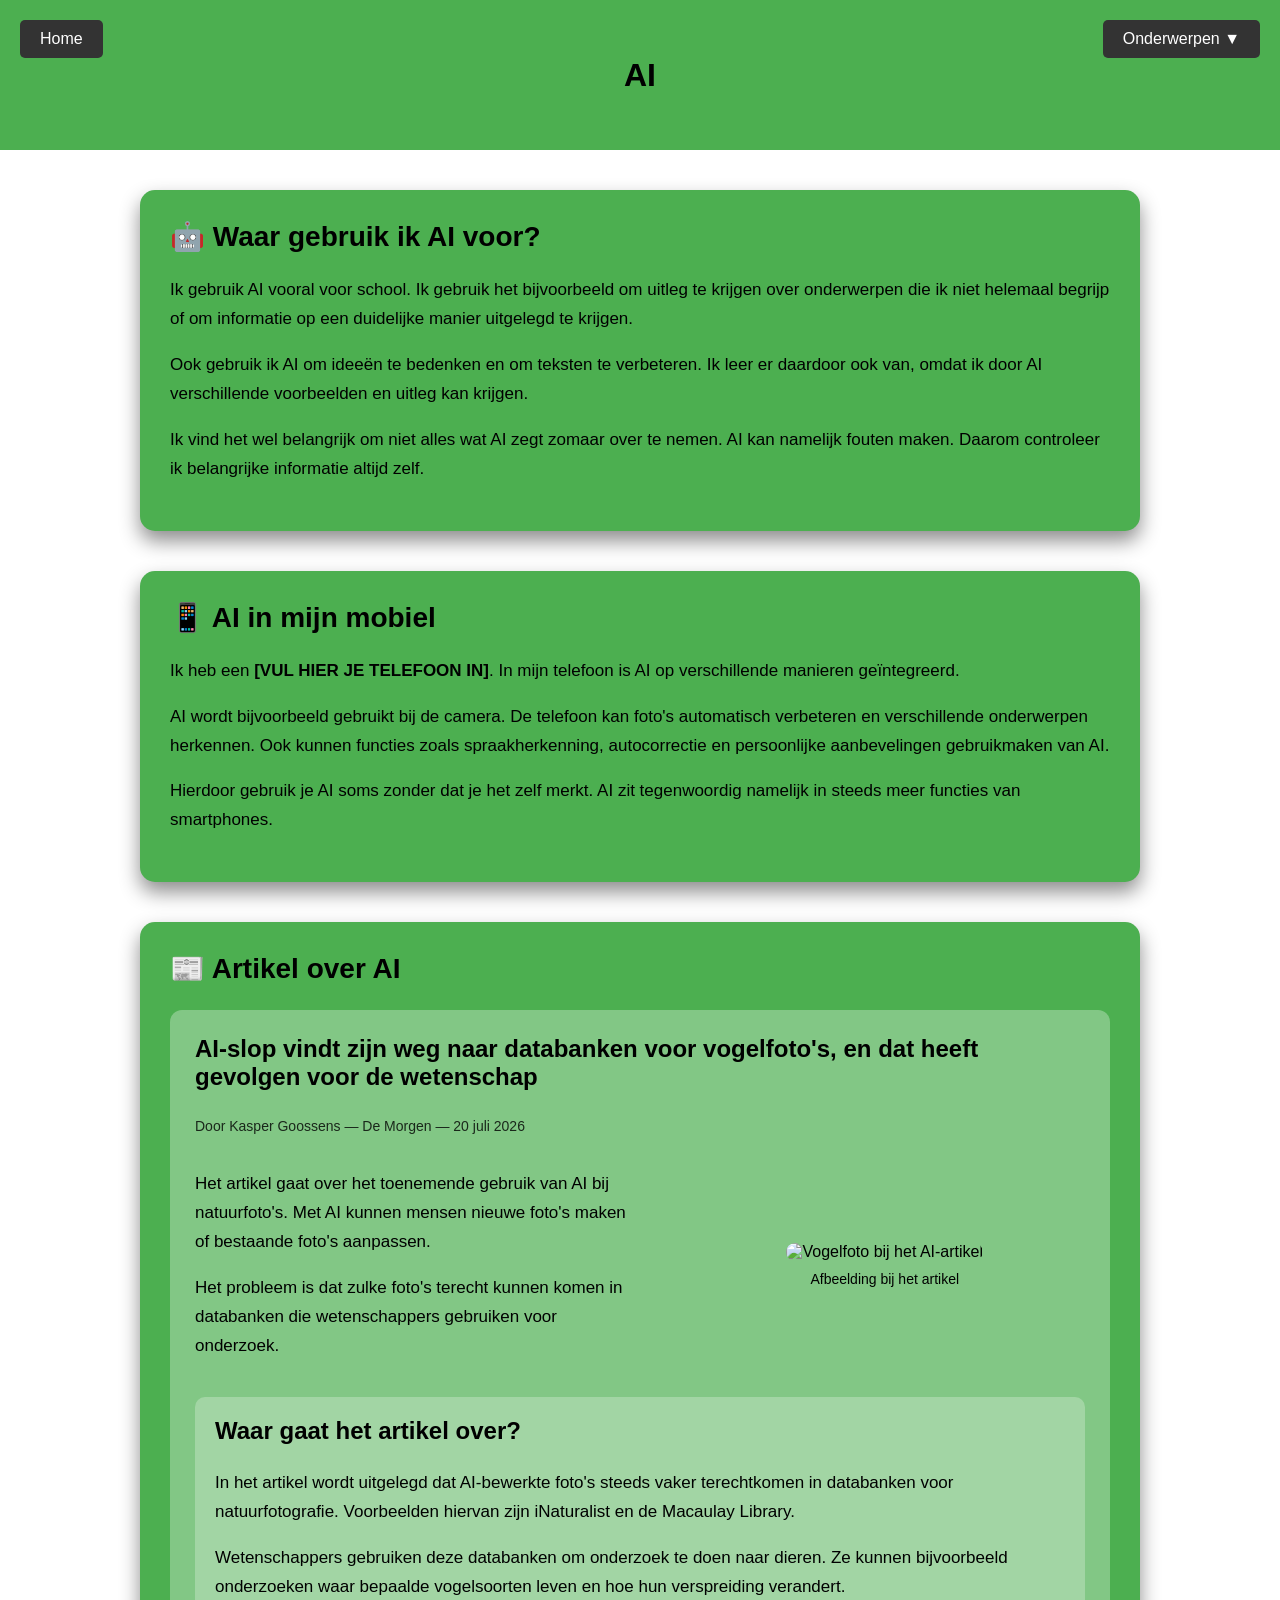
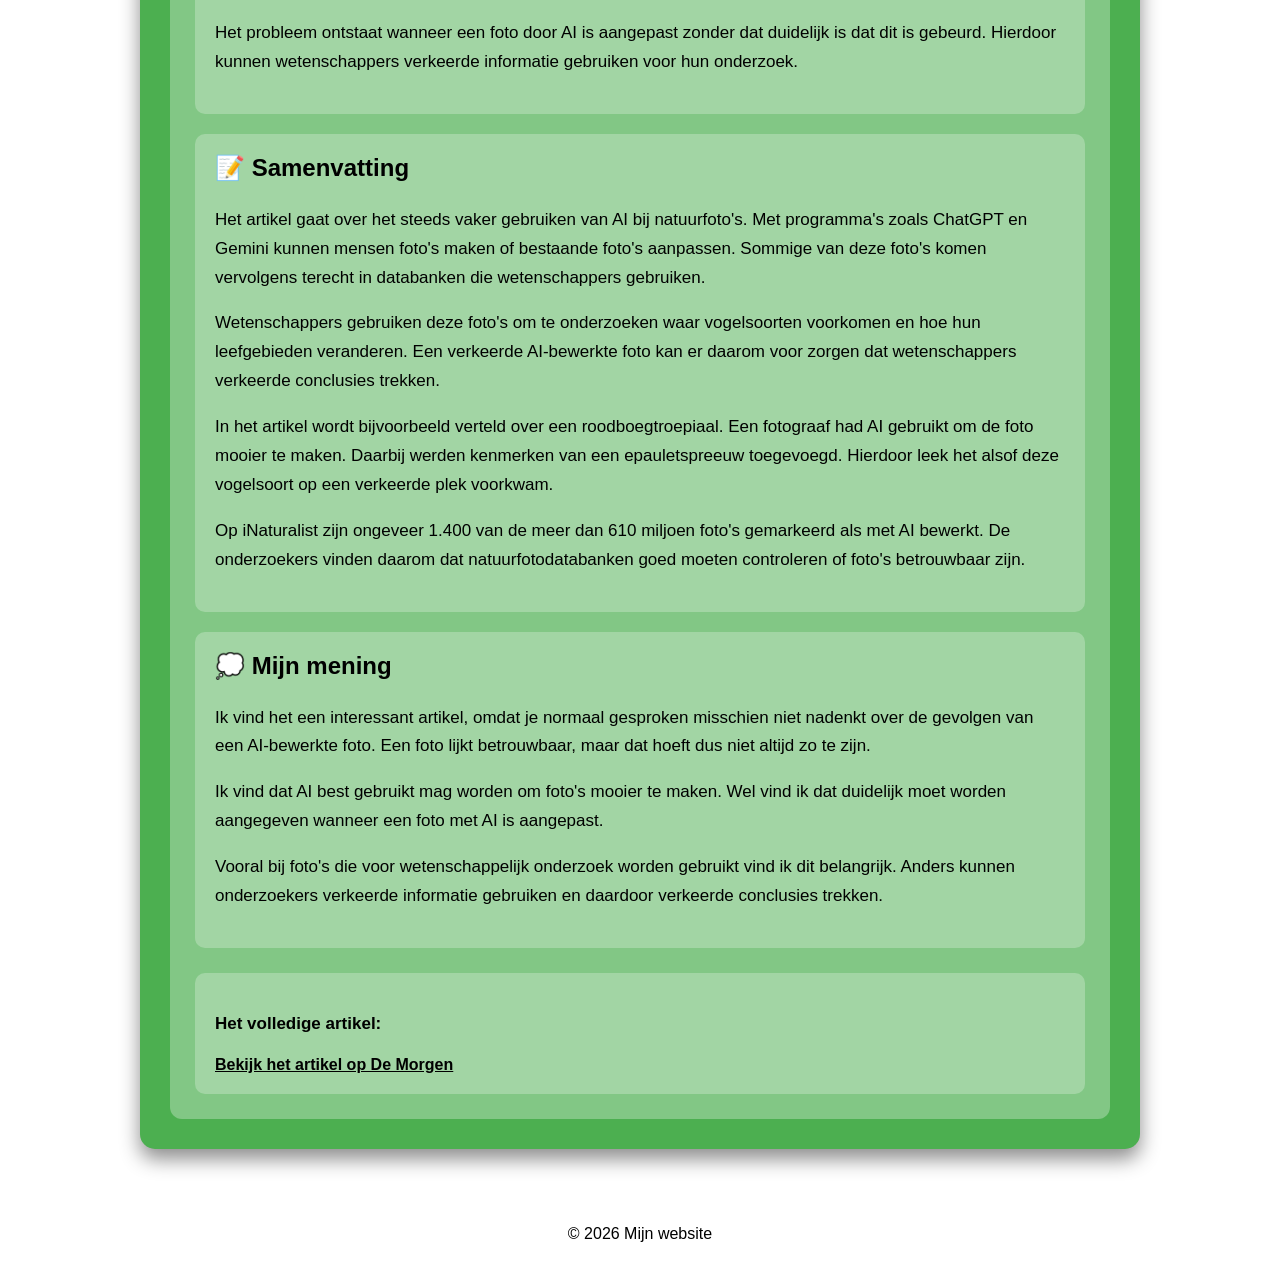
==== ai.html @ 733adbc5 "ai pagina gemaakt" ====
<!DOCTYPE html>
<html lang="nl">

<head>

    <meta charset="UTF-8">
    <meta name="viewport" content="width=device-width, initial-scale=1.0">

    <title>AI</title>

    <style>

        body {
            margin: 0;
            font-family: Arial, sans-serif;
            background-color: white;
            color: black;
        }


        /* =========================
           HEADER
        ========================= */

        .header {
            background-color: #4CAF50;
            height: 150px;

            display: flex;
            justify-content: center;
            align-items: center;

            position: relative;

            padding: 0 20px;
            box-sizing: border-box;
        }

        .header h1 {
            margin: 0;
            color: black;
        }


        /* =========================
           HOME KNOP
        ========================= */

        .home-button {
            position: absolute;

            top: 20px;
            left: 20px;

            background-color: #333;
            color: white;

            padding: 10px 20px;

            border-radius: 5px;

            text-decoration: none;
            font-size: 16px;
        }

        .home-button:hover {
            background-color: #555;
        }


        /* =========================
           DROPDOWN
        ========================= */

        .dropdown {
            position: absolute;

            top: 20px;
            right: 20px;
        }

        .dropdown-button {
            background-color: #333;
            color: white;

            padding: 10px 20px;

            border: none;
            border-radius: 5px;

            cursor: pointer;

            font-size: 16px;
        }

        .dropdown-content {
            display: none;

            position: absolute;

            right: 0;
            top: 100%;

            background-color: #333;

            min-width: 240px;

            border-radius: 5px;

            overflow: hidden;

            box-shadow: 0 5px 10px rgba(0,0,0,0.4);

            z-index: 100;
        }

        .dropdown-content a {
            display: block;

            padding: 12px 15px;

            color: white;

            text-decoration: none;

            text-align: left;
        }

        .dropdown-content a:hover {
            background-color: #555;
        }

        .dropdown:hover .dropdown-content {
            display: block;
        }


        /* =========================
           GROENE BLOKKEN
        ========================= */

        .compressie-blok {

            width: 90%;
            max-width: 1000px;

            margin: 40px auto;

            padding: 30px;

            background-color: #4CAF50;

            color: black;

            border-radius: 15px;

            box-shadow: 0 10px 20px rgba(0,0,0,0.45);

            box-sizing: border-box;
        }

        .compressie-blok h2 {

            font-size: 28px;

            margin-top: 0;
        }

        .compressie-blok p {

            font-size: 17px;

            line-height: 1.7;
        }


        /* =========================
           ARTIKEL
        ========================= */

        .artikel {

            background-color: rgba(255,255,255,0.3);

            padding: 25px;

            border-radius: 12px;

            margin-top: 25px;
        }

        .artikel h3 {

            margin-top: 0;

            font-size: 24px;
        }

        .artikel-info {

            font-size: 14px !important;

            opacity: 0.8;
        }


        /* =========================
           FOTO BLOK
        ========================= */

        .foto-blok {

            display: flex;

            align-items: center;

            gap: 40px;
        }

        .foto-tekst {

            flex: 1;
        }

        .foto {

            width: 45%;

            text-align: center;
        }

        .foto img {

            max-width: 100%;

            max-height: 350px;

            border-radius: 10px;
        }

        .foto-bijschrift {

            margin-top: 10px;

            font-size: 14px;
        }


        /* =========================
           UITLEG BLOKKEN
        ========================= */

        .uitleg {

            background-color: rgba(255,255,255,0.25);

            padding: 20px;

            border-radius: 10px;

            margin-top: 20px;
        }

        .uitleg h3 {

            margin-top: 0;
        }


        /* =========================
           ARTIKEL LINK
        ========================= */

        .artikel-link {

            background-color: rgba(255,255,255,0.25);

            padding: 20px;

            border-radius: 10px;

            margin-top: 25px;
        }

        .artikel-link a {

            color: black;

            font-weight: bold;
        }


        /* =========================
           FOOTER
        ========================= */

        footer {

            text-align: center;

            padding: 20px;

            margin-top: 40px;
        }


        /* =========================
           MOBIEL
        ========================= */

        @media (max-width: 700px) {

            .foto-blok {

                flex-direction: column;
            }

            .foto {

                width: 100%;
            }

        }

    </style>

</head>


<body>


    <!-- =========================
         HEADER
    ========================= -->

    <header class="header">

        <a href="index.html" class="home-button">
            Home
        </a>

        <h1>AI</h1>

        <div class="dropdown">

            <button class="dropdown-button">
                Onderwerpen ▼
            </button>

            <div class="dropdown-content">

                <a href="binairstelsel.html">
                    Binair stelsel
                </a>

                <a href="kleurmodellen.html">
                    Kleurmodellen
                </a>

                <a href="compressie.html">
                    Compressie: Bitmap/vector
                </a>

                <a href="ai.html">
                    AI
                </a>

                <a href="invoer-verwerking-uitvoer.html">
                    Invoer - Verwerking - Uitvoer
                </a>

            </div>

        </div>

    </header>


    <!-- =========================
         BLOK 1
    ========================= -->

    <section class="compressie-blok">

        <h2>🤖 Waar gebruik ik AI voor?</h2>

        <p>
            Ik gebruik AI vooral voor school. Ik gebruik het bijvoorbeeld
            om uitleg te krijgen over onderwerpen die ik niet helemaal
            begrijp of om informatie op een duidelijke manier uitgelegd
            te krijgen.
        </p>

        <p>
            Ook gebruik ik AI om ideeën te bedenken en om teksten te
            verbeteren. Ik leer er daardoor ook van, omdat ik door AI
            verschillende voorbeelden en uitleg kan krijgen.
        </p>

        <p>
            Ik vind het wel belangrijk om niet alles wat AI zegt zomaar
            over te nemen. AI kan namelijk fouten maken. Daarom controleer
            ik belangrijke informatie altijd zelf.
        </p>

    </section>


    <!-- =========================
         BLOK 2
    ========================= -->

    <section class="compressie-blok">

        <h2>📱 AI in mijn mobiel</h2>

        <p>
            Ik heb een <strong>[VUL HIER JE TELEFOON IN]</strong>.
            In mijn telefoon is AI op verschillende manieren geïntegreerd.
        </p>

        <p>
            AI wordt bijvoorbeeld gebruikt bij de camera. De telefoon kan
            foto's automatisch verbeteren en verschillende onderwerpen
            herkennen. Ook kunnen functies zoals spraakherkenning,
            autocorrectie en persoonlijke aanbevelingen gebruikmaken van AI.
        </p>

        <p>
            Hierdoor gebruik je AI soms zonder dat je het zelf merkt.
            AI zit tegenwoordig namelijk in steeds meer functies van
            smartphones.
        </p>

    </section>


    <!-- =========================
         BLOK 3: ARTIKEL
    ========================= -->

    <section class="compressie-blok">

        <h2>📰 Artikel over AI</h2>


        <div class="artikel">

            <h3>
                AI-slop vindt zijn weg naar databanken voor vogelfoto's,
                en dat heeft gevolgen voor de wetenschap
            </h3>

            <p class="artikel-info">
                Door Kasper Goossens — De Morgen — 20 juli 2026
            </p>


            <!-- FOTO -->

            <div class="foto-blok">

                <div class="foto-tekst">

                    <p>
                        Het artikel gaat over het toenemende gebruik van
                        AI bij natuurfoto's. Met AI kunnen mensen nieuwe
                        foto's maken of bestaande foto's aanpassen.
                    </p>

                    <p>
                        Het probleem is dat zulke foto's terecht kunnen
                        komen in databanken die wetenschappers gebruiken
                        voor onderzoek.
                    </p>

                </div>


                <div class="foto">

                    <!--
                        Zet hier jouw eigen foto.
                        De foto moet in de map "fotos" staan.
                    -->

                    <img
                        src="fotos/ai-vogelfoto.jpg"
                        alt="Vogelfoto bij het AI-artikel">

                    <div class="foto-bijschrift">
                        Afbeelding bij het artikel
                    </div>

                </div>

            </div>


            <!-- UITLEG -->

            <div class="uitleg">

                <h3>Waar gaat het artikel over?</h3>

                <p>
                    In het artikel wordt uitgelegd dat AI-bewerkte foto's
                    steeds vaker terechtkomen in databanken voor
                    natuurfotografie. Voorbeelden hiervan zijn iNaturalist
                    en de Macaulay Library.
                </p>

                <p>
                    Wetenschappers gebruiken deze databanken om onderzoek
                    te doen naar dieren. Ze kunnen bijvoorbeeld onderzoeken
                    waar bepaalde vogelsoorten leven en hoe hun verspreiding
                    verandert.
                </p>

                <p>
                    Het probleem ontstaat wanneer een foto door AI is
                    aangepast zonder dat duidelijk is dat dit is gebeurd.
                    Hierdoor kunnen wetenschappers verkeerde informatie
                    gebruiken voor hun onderzoek.
                </p>

            </div>


            <!-- SAMENVATTING -->

            <div class="uitleg">

                <h3>📝 Samenvatting</h3>

                <p>
                    Het artikel gaat over het steeds vaker gebruiken van AI
                    bij natuurfoto's. Met programma's zoals ChatGPT en Gemini
                    kunnen mensen foto's maken of bestaande foto's aanpassen.
                    Sommige van deze foto's komen vervolgens terecht in
                    databanken die wetenschappers gebruiken.
                </p>

                <p>
                    Wetenschappers gebruiken deze foto's om te onderzoeken
                    waar vogelsoorten voorkomen en hoe hun leefgebieden
                    veranderen. Een verkeerde AI-bewerkte foto kan er daarom
                    voor zorgen dat wetenschappers verkeerde conclusies
                    trekken.
                </p>

                <p>
                    In het artikel wordt bijvoorbeeld verteld over een
                    roodboegtroepiaal. Een fotograaf had AI gebruikt om de
                    foto mooier te maken. Daarbij werden kenmerken van een
                    epauletspreeuw toegevoegd. Hierdoor leek het alsof deze
                    vogelsoort op een verkeerde plek voorkwam.
                </p>

                <p>
                    Op iNaturalist zijn ongeveer 1.400 van de meer dan
                    610 miljoen foto's gemarkeerd als met AI bewerkt.
                    De onderzoekers vinden daarom dat natuurfotodatabanken
                    goed moeten controleren of foto's betrouwbaar zijn.
                </p>

            </div>


            <!-- MENING -->

            <div class="uitleg">

                <h3>💭 Mijn mening</h3>

                <p>
                    Ik vind het een interessant artikel, omdat je normaal
                    gesproken misschien niet nadenkt over de gevolgen van
                    een AI-bewerkte foto. Een foto lijkt betrouwbaar, maar
                    dat hoeft dus niet altijd zo te zijn.
                </p>

                <p>
                    Ik vind dat AI best gebruikt mag worden om foto's mooier
                    te maken. Wel vind ik dat duidelijk moet worden aangegeven
                    wanneer een foto met AI is aangepast.
                </p>

                <p>
                    Vooral bij foto's die voor wetenschappelijk onderzoek
                    worden gebruikt vind ik dit belangrijk. Anders kunnen
                    onderzoekers verkeerde informatie gebruiken en daardoor
                    verkeerde conclusies trekken.
                </p>

            </div>


            <!-- LINK NAAR ARTIKEL -->

            <div class="artikel-link">

                <p>
                    <strong>Het volledige artikel:</strong>
                </p>

                <a
                    href="https://www.demorgen.be/"
                    target="_blank"
                    rel="noopener noreferrer">

                    Bekijk het artikel op De Morgen
                </a>

            </div>

        </div>

    </section>


    <!-- FOOTER -->

    <footer>

        <p>
            © 2026 Mijn website
        </p>

    </footer>


</body>

</html>
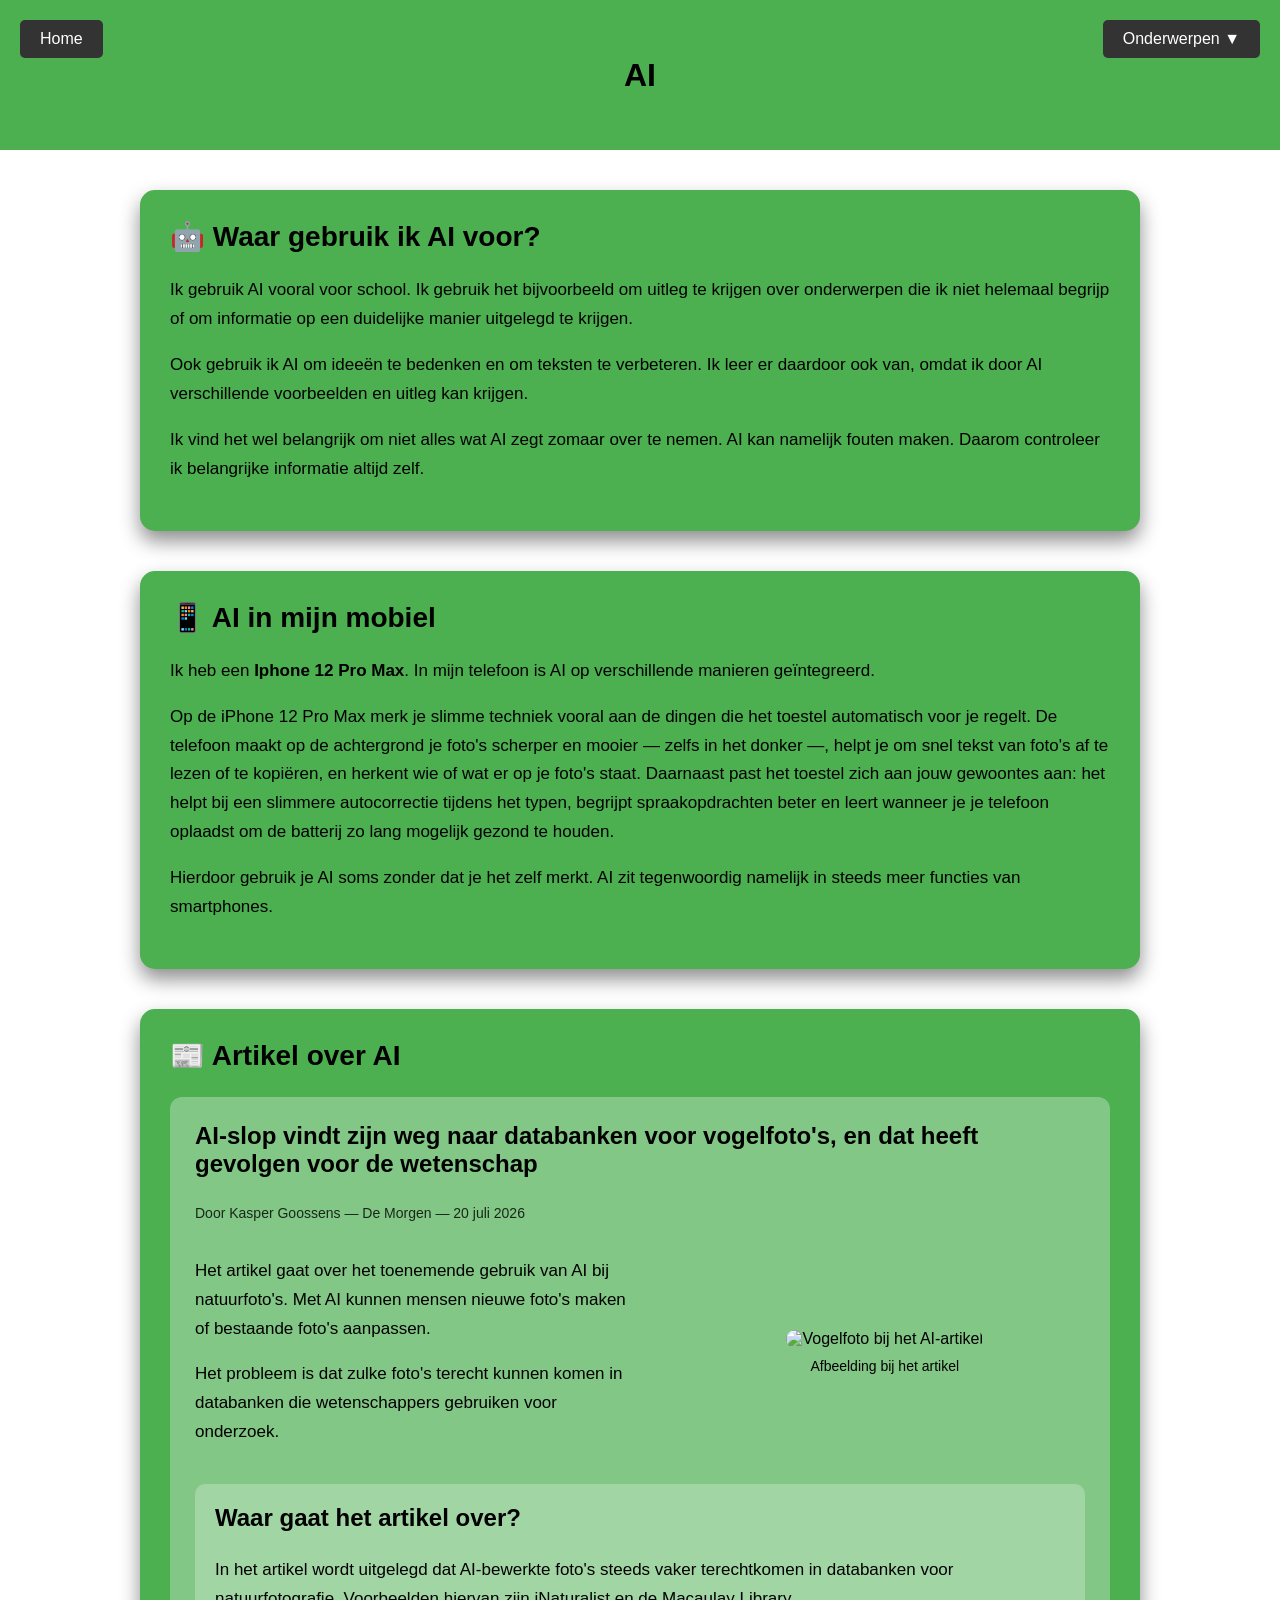
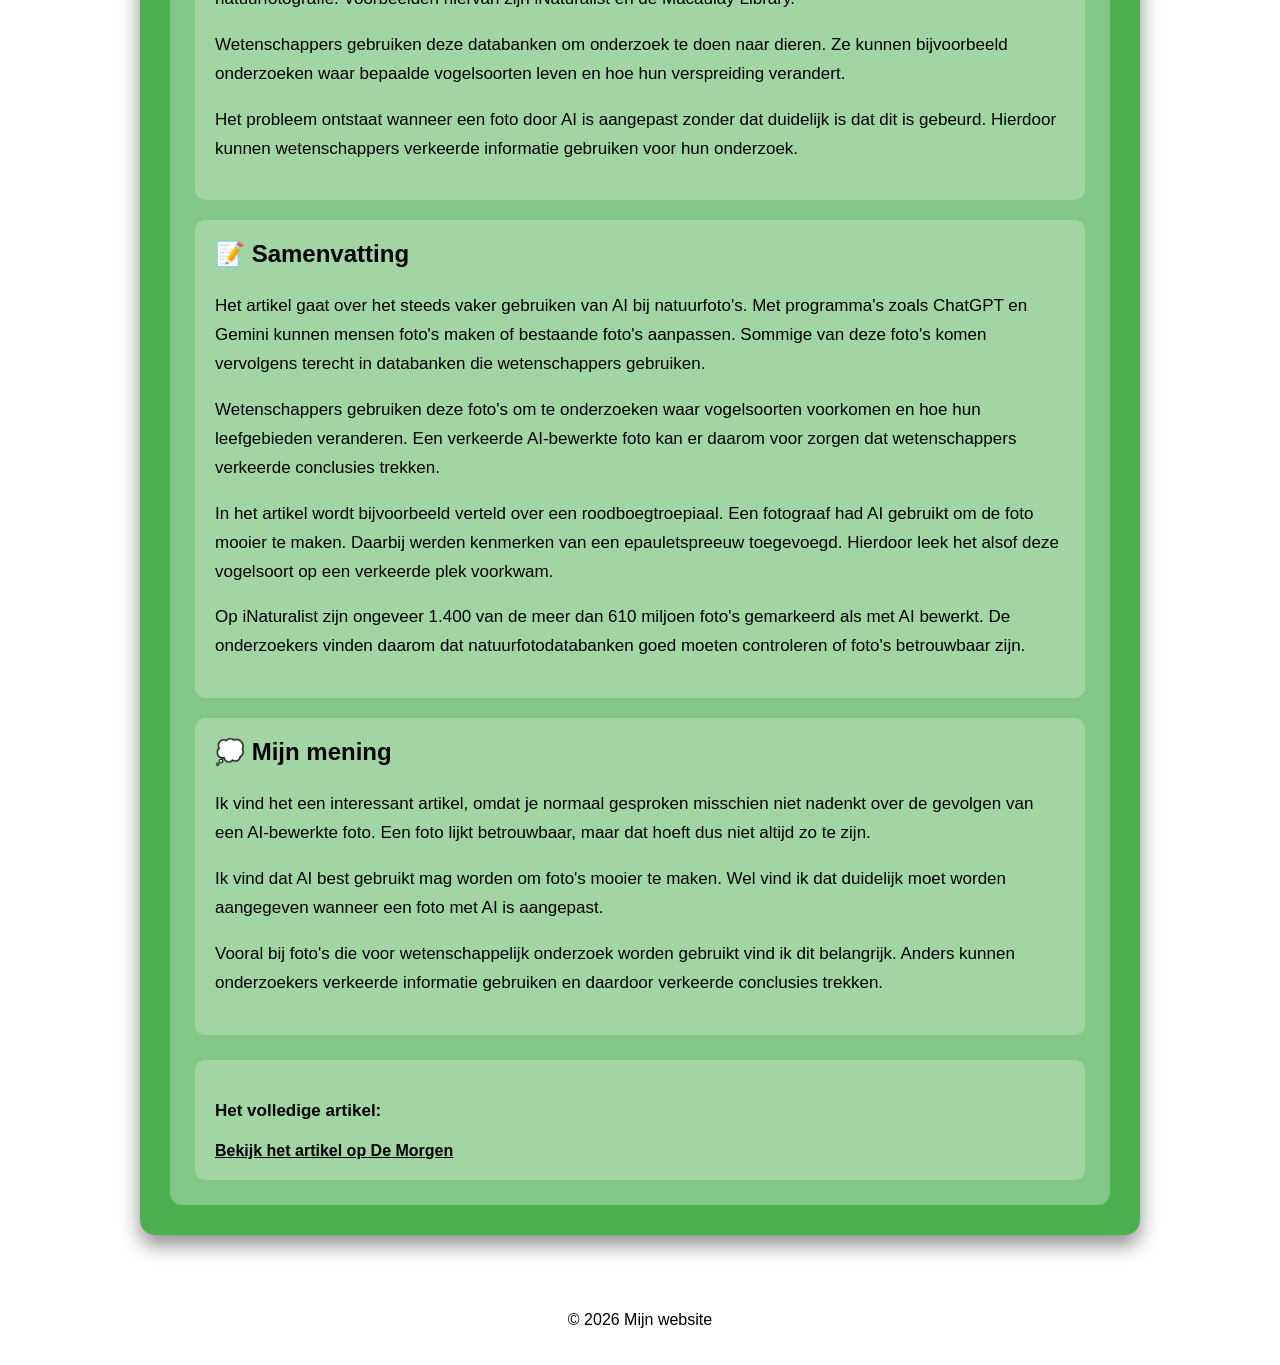
==== commit 490e249f: "andere text" ====
--- a/ai.html
+++ b/ai.html
@@ -416,15 +416,19 @@
         <h2>📱 AI in mijn mobiel</h2>
 
         <p>
-            Ik heb een <strong>[VUL HIER JE TELEFOON IN]</strong>.
+            Ik heb een <strong>Iphone 12 Pro Max</strong>.
             In mijn telefoon is AI op verschillende manieren geïntegreerd.
         </p>
 
         <p>
-            AI wordt bijvoorbeeld gebruikt bij de camera. De telefoon kan
-            foto's automatisch verbeteren en verschillende onderwerpen
-            herkennen. Ook kunnen functies zoals spraakherkenning,
-            autocorrectie en persoonlijke aanbevelingen gebruikmaken van AI.
+            Op de iPhone 12 Pro Max merk je slimme techniek vooral
+            aan de dingen die het toestel automatisch voor je regelt. 
+            De telefoon maakt op de achtergrond je foto's scherper
+            en mooier — zelfs in het donker —, helpt je om snel tekst 
+            van foto's af te lezen of te kopiëren, en herkent wie of wat er op je foto's staat. 
+            Daarnaast past het toestel zich aan jouw gewoontes aan: het helpt bij een 
+            slimmere autocorrectie tijdens het typen, begrijpt spraakopdrachten beter en leert wanneer 
+            je je telefoon oplaadst om de batterij zo lang mogelijk gezond te houden.
         </p>
 
         <p>
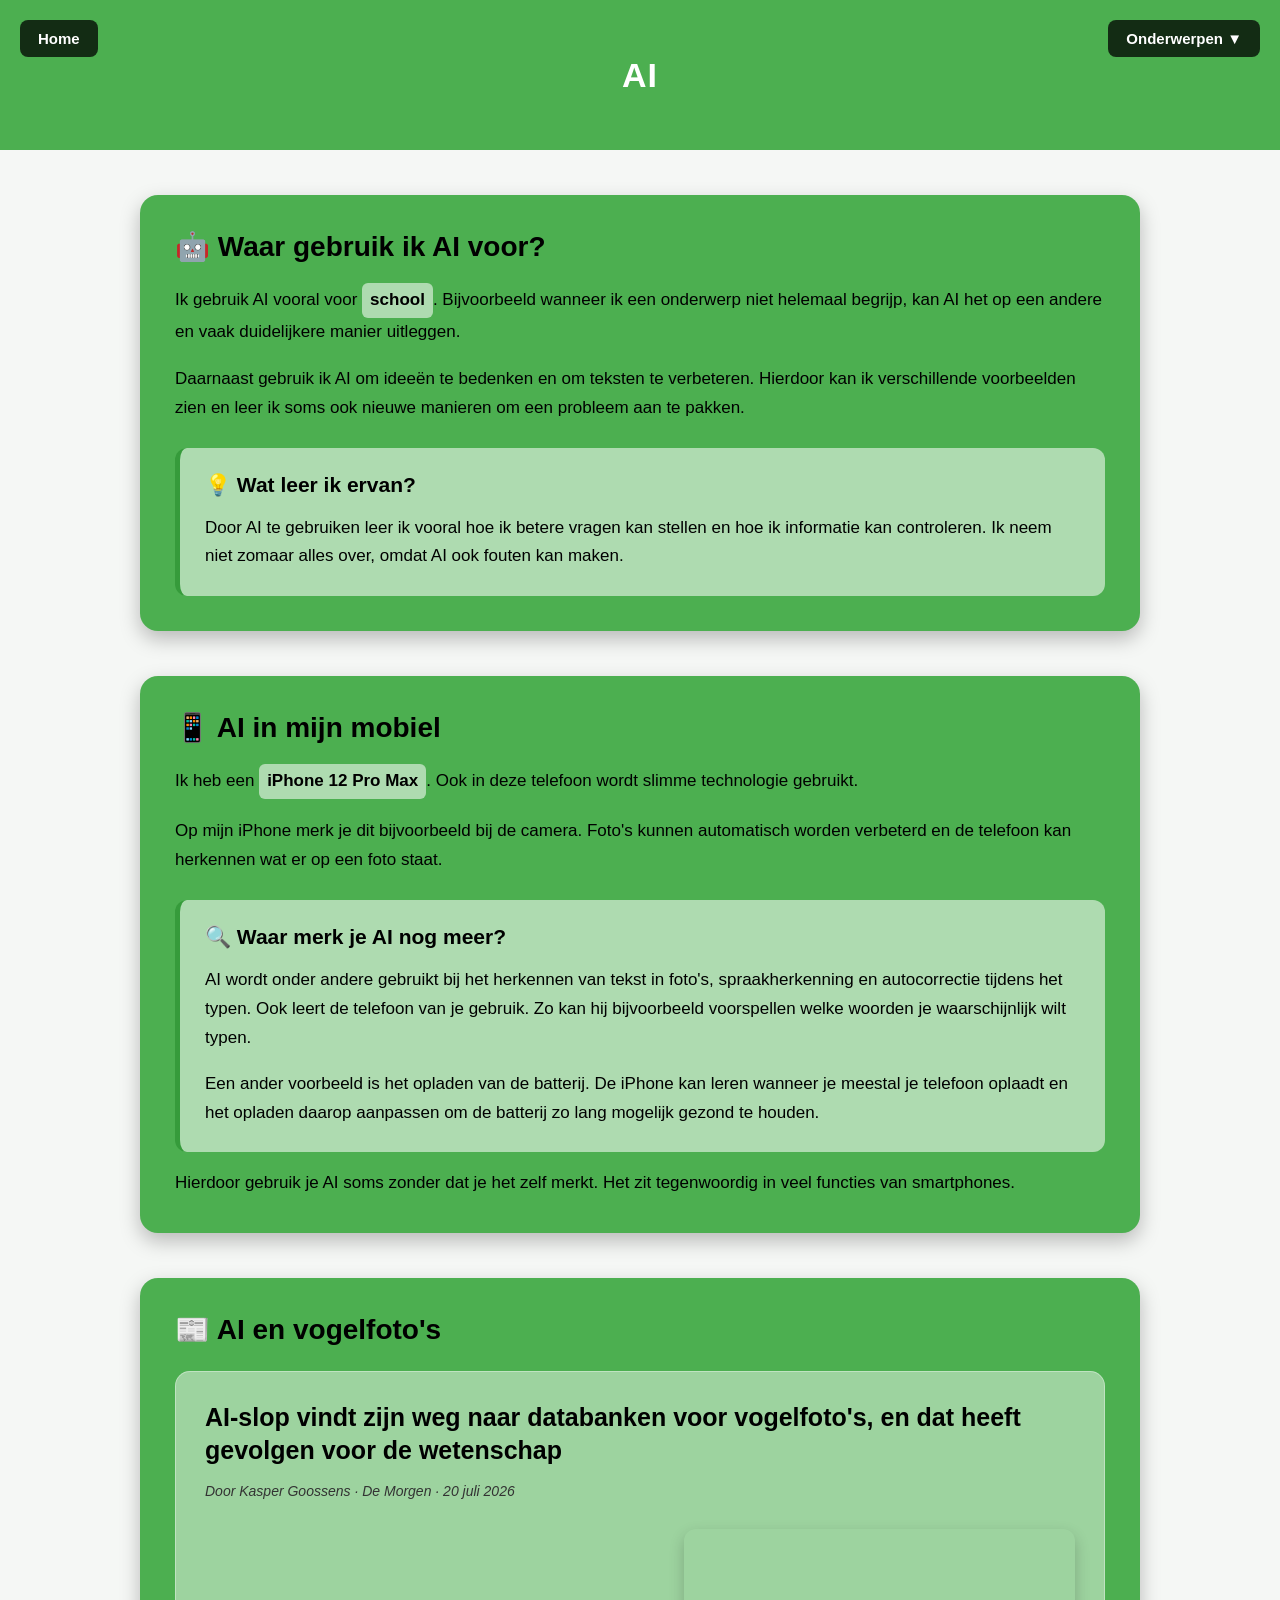
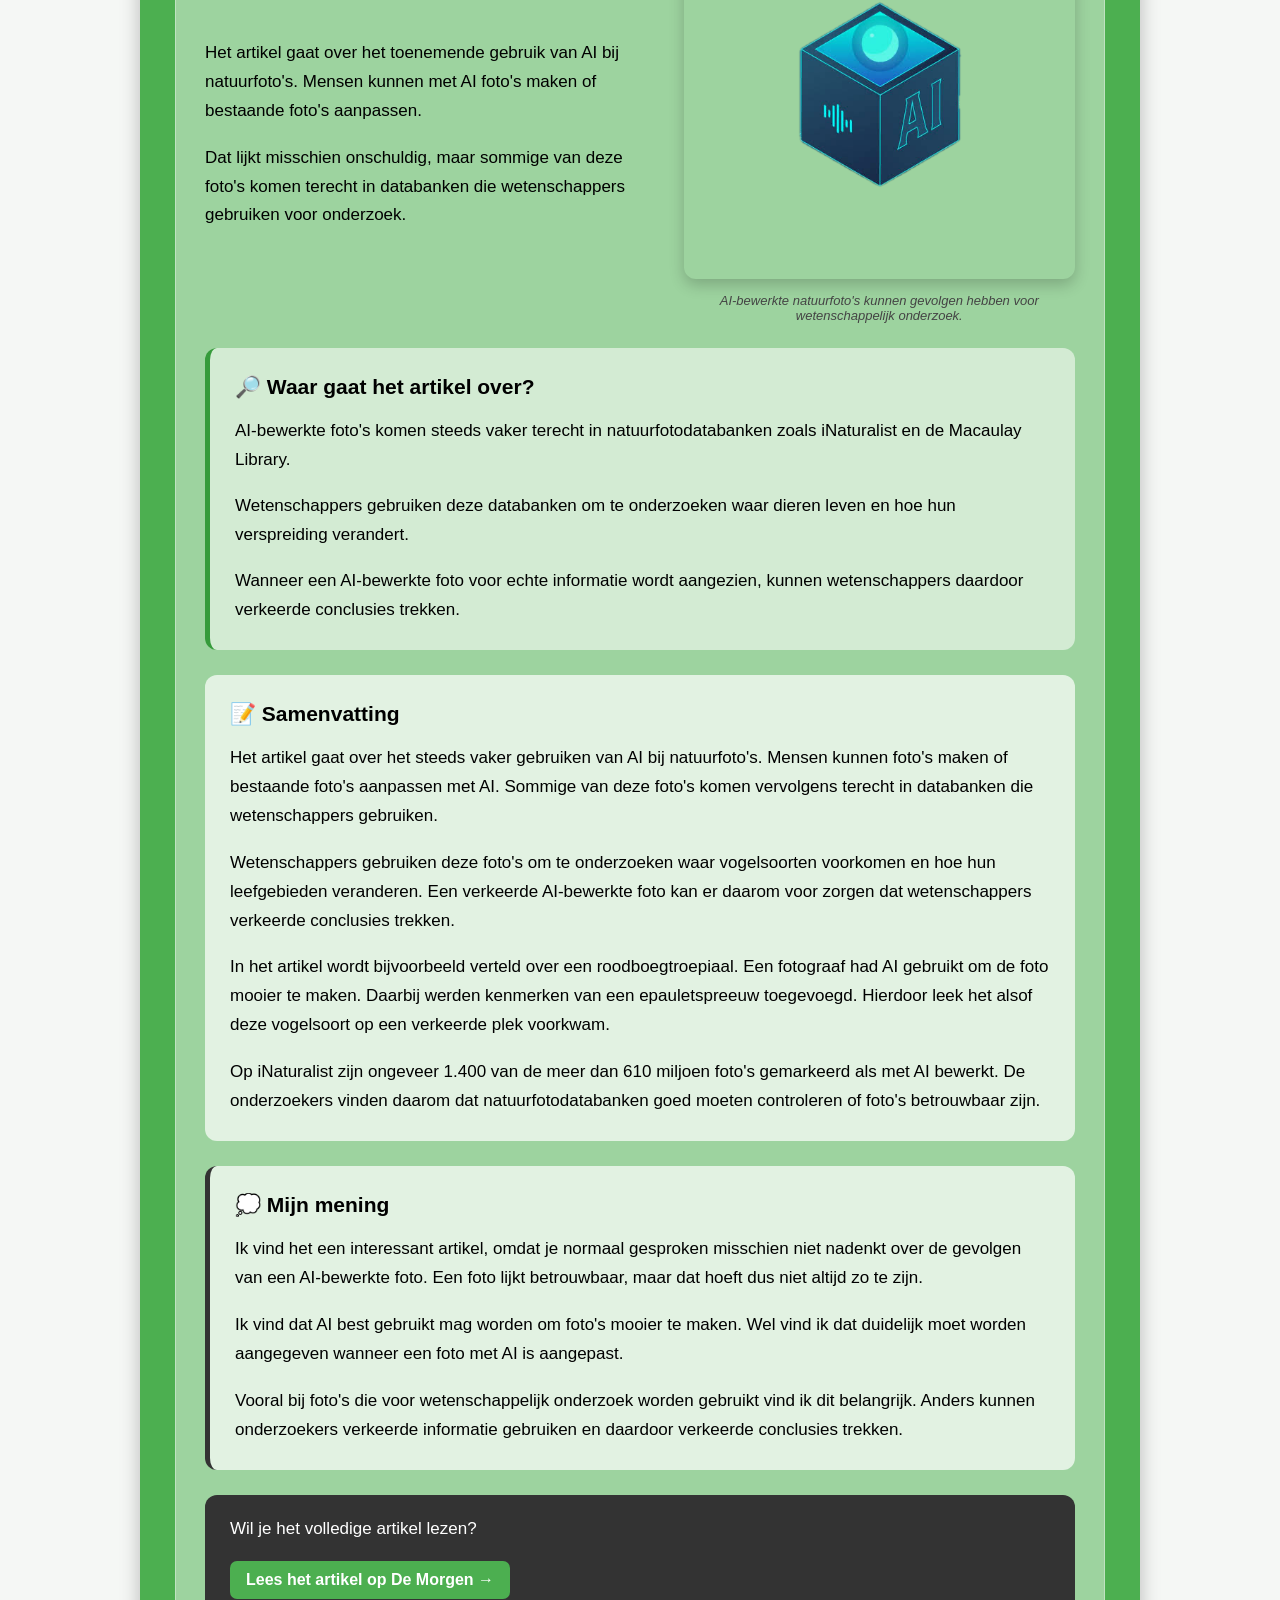
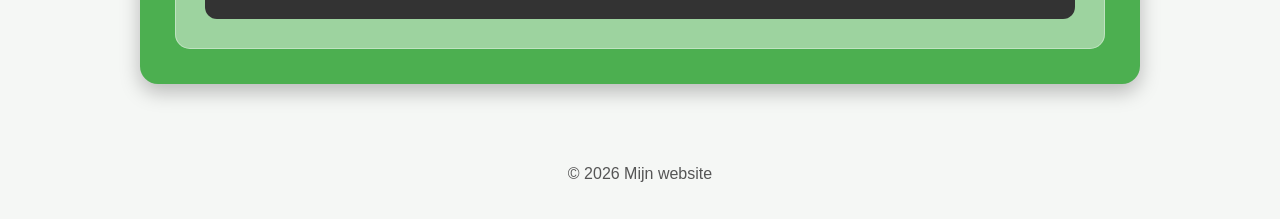
==== commit 4f987c18: "andere layout" ====
--- a/ai.html
+++ b/ai.html
@@ -9,11 +9,15 @@
     <title>AI</title>
 
     <style>
+
+        /* =========================
+           ALGEMENE OPMAAK
+        ========================= */
 
         body {
             margin: 0;
             font-family: Arial, sans-serif;
-            background-color: white;
+            background-color: #f5f7f5;
             color: black;
         }
 
@@ -38,7 +42,12 @@
 
         .header h1 {
             margin: 0;
-            color: black;
+
+            color: white;
+
+            font-size: 34px;
+
+            letter-spacing: 1px;
         }
 
 
@@ -52,19 +61,25 @@
             top: 20px;
             left: 20px;
 
-            background-color: #333;
+            background-color: rgba(0, 0, 0, 0.75);
+
             color: white;
 
-            padding: 10px 20px;
-
-            border-radius: 5px;
+            padding: 10px 18px;
+
+            border-radius: 8px;
 
             text-decoration: none;
-            font-size: 16px;
+
+            font-size: 15px;
+            font-weight: bold;
+
+            transition: 0.2s;
         }
 
         .home-button:hover {
-            background-color: #555;
+            background-color: #222;
+            transform: translateY(-2px);
         }
 
 
@@ -80,17 +95,26 @@
         }
 
         .dropdown-button {
-            background-color: #333;
+            background-color: rgba(0, 0, 0, 0.75);
+
             color: white;
 
-            padding: 10px 20px;
+            padding: 10px 18px;
 
             border: none;
-            border-radius: 5px;
+
+            border-radius: 8px;
 
             cursor: pointer;
 
-            font-size: 16px;
+            font-size: 15px;
+            font-weight: bold;
+
+            transition: 0.2s;
+        }
+
+        .dropdown-button:hover {
+            background-color: #222;
         }
 
         .dropdown-content {
@@ -99,17 +123,17 @@
             position: absolute;
 
             right: 0;
-            top: 100%;
-
-            background-color: #333;
-
-            min-width: 240px;
-
-            border-radius: 5px;
+            top: calc(100% + 8px);
+
+            background-color: white;
+
+            min-width: 250px;
+
+            border-radius: 10px;
 
             overflow: hidden;
 
-            box-shadow: 0 5px 10px rgba(0,0,0,0.4);
+            box-shadow: 0 8px 20px rgba(0,0,0,0.25);
 
             z-index: 100;
         }
@@ -117,17 +141,21 @@
         .dropdown-content a {
             display: block;
 
-            padding: 12px 15px;
-
-            color: white;
+            padding: 13px 16px;
+
+            color: #333;
 
             text-decoration: none;
 
-            text-align: left;
+            font-size: 15px;
+
+            transition: 0.2s;
         }
 
         .dropdown-content a:hover {
-            background-color: #555;
+            background-color: #eaf5eb;
+
+            color: #369b3b;
         }
 
         .dropdown:hover .dropdown-content {
@@ -136,7 +164,7 @@
 
 
         /* =========================
-           GROENE BLOKKEN
+           GROENE HOOFDBLOKKEN
         ========================= */
 
         .compressie-blok {
@@ -144,163 +172,301 @@
             width: 90%;
             max-width: 1000px;
 
-            margin: 40px auto;
+            margin: 45px auto;
+
+            padding: 35px;
+
+            background-color: #4CAF50;
+
+            color: black;
+
+            border-radius: 18px;
+
+            box-shadow: 0 8px 20px rgba(0,0,0,0.25);
+
+            box-sizing: border-box;
+        }
+
+        .compressie-blok h2 {
+
+            font-size: 28px;
+
+            margin-top: 0;
+            margin-bottom: 20px;
+
+            color: black;
+        }
+
+        .compressie-blok p {
+
+            font-size: 17px;
+
+            line-height: 1.7;
+
+            margin-bottom: 18px;
+        }
+
+        .compressie-blok p:last-child {
+            margin-bottom: 0;
+        }
+
+
+        /* =========================
+           KLEINE HIGHLIGHT
+        ========================= */
+
+        .highlight {
+
+            display: inline-block;
+
+            background-color: rgba(255,255,255,0.55);
+
+            padding: 3px 8px;
+
+            border-radius: 6px;
+
+            font-weight: bold;
+        }
+
+
+        /* =========================
+           ARTIKEL KAART
+        ========================= */
+
+        .artikel {
+
+            background-color: rgba(255,255,255,0.45);
 
             padding: 30px;
 
+            border-radius: 15px;
+
+            margin-top: 25px;
+
+            box-shadow: inset 0 0 0 1px rgba(255,255,255,0.35);
+        }
+
+        .artikel h3 {
+
+            margin-top: 0;
+            margin-bottom: 10px;
+
+            font-size: 25px;
+
+            line-height: 1.3;
+        }
+
+        .artikel-info {
+
+            font-size: 14px !important;
+
+            color: #333;
+
+            margin-bottom: 25px !important;
+
+            font-style: italic;
+        }
+
+
+        /* =========================
+           FOTO BLOK
+        ========================= */
+
+        .foto-blok {
+
+            display: flex;
+
+            align-items: center;
+
+            gap: 40px;
+
+            margin-top: 25px;
+        }
+
+        .foto-tekst {
+
+            flex: 1;
+        }
+
+        .foto {
+
+            width: 45%;
+
+            text-align: center;
+        }
+
+        .foto img {
+
+            width: 100%;
+
+            max-width: 400px;
+
+            max-height: 350px;
+
+            object-fit: cover;
+
+            border-radius: 12px;
+
+            box-shadow: 0 6px 15px rgba(0,0,0,0.2);
+        }
+
+        .foto-bijschrift {
+
+            margin-top: 10px;
+
+            font-size: 13px;
+
+            color: #444;
+
+            font-style: italic;
+        }
+
+
+        /* =========================
+           UITLEG KAARTEN
+        ========================= */
+
+        .uitleg {
+
+            background-color: rgba(255,255,255,0.55);
+
+            padding: 25px;
+
+            border-radius: 12px;
+
+            margin-top: 25px;
+
+            border-left: 5px solid #369b3b;
+        }
+
+        .uitleg h3 {
+
+            margin-top: 0;
+
+            margin-bottom: 12px;
+
+            font-size: 21px;
+        }
+
+        .uitleg p {
+
+            margin-bottom: 15px;
+        }
+
+        .uitleg p:last-child {
+            margin-bottom: 0;
+        }
+
+
+        /* =========================
+           SAMENVATTING
+        ========================= */
+
+        .samenvatting {
+
+            background-color: rgba(255,255,255,0.7);
+
+            padding: 25px;
+
+            border-radius: 12px;
+
+            margin-top: 25px;
+        }
+
+        .samenvatting h3 {
+
+            margin-top: 0;
+
+            font-size: 21px;
+        }
+
+
+        /* =========================
+           MENING
+        ========================= */
+
+        .mening {
+
+            background-color: rgba(255,255,255,0.7);
+
+            padding: 25px;
+
+            border-radius: 12px;
+
+            margin-top: 25px;
+
+            border-left: 5px solid #333;
+        }
+
+        .mening h3 {
+
+            margin-top: 0;
+
+            font-size: 21px;
+        }
+
+
+        /* =========================
+           ARTIKEL LINK
+        ========================= */
+
+        .artikel-link {
+
+            background-color: #333;
+
+            padding: 20px 25px;
+
+            border-radius: 12px;
+
+            margin-top: 25px;
+
+            color: white;
+        }
+
+        .artikel-link p {
+            margin-top: 0;
+        }
+
+        .artikel-link a {
+
+            display: inline-block;
+
+            color: white;
+
             background-color: #4CAF50;
 
-            color: black;
-
-            border-radius: 15px;
-
-            box-shadow: 0 10px 20px rgba(0,0,0,0.45);
-
-            box-sizing: border-box;
-        }
-
-        .compressie-blok h2 {
-
-            font-size: 28px;
-
-            margin-top: 0;
-        }
-
-        .compressie-blok p {
-
-            font-size: 17px;
-
-            line-height: 1.7;
-        }
-
-
-        /* =========================
-           ARTIKEL
-        ========================= */
-
-        .artikel {
-
-            background-color: rgba(255,255,255,0.3);
-
-            padding: 25px;
-
-            border-radius: 12px;
-
-            margin-top: 25px;
-        }
-
-        .artikel h3 {
-
-            margin-top: 0;
-
-            font-size: 24px;
-        }
-
-        .artikel-info {
-
-            font-size: 14px !important;
-
-            opacity: 0.8;
-        }
-
-
-        /* =========================
-           FOTO BLOK
-        ========================= */
-
-        .foto-blok {
-
-            display: flex;
-
-            align-items: center;
-
-            gap: 40px;
-        }
-
-        .foto-tekst {
-
-            flex: 1;
-        }
-
-        .foto {
-
-            width: 45%;
+            padding: 10px 16px;
+
+            border-radius: 7px;
+
+            text-decoration: none;
+
+            font-weight: bold;
+
+            transition: 0.2s;
+        }
+
+        .artikel-link a:hover {
+
+            background-color: #66bb6a;
+
+            transform: translateY(-2px);
+        }
+
+
+        /* =========================
+           FOOTER
+        ========================= */
+
+        footer {
 
             text-align: center;
-        }
-
-        .foto img {
-
-            max-width: 100%;
-
-            max-height: 350px;
-
-            border-radius: 10px;
-        }
-
-        .foto-bijschrift {
-
-            margin-top: 10px;
-
-            font-size: 14px;
-        }
-
-
-        /* =========================
-           UITLEG BLOKKEN
-        ========================= */
-
-        .uitleg {
-
-            background-color: rgba(255,255,255,0.25);
 
             padding: 20px;
 
-            border-radius: 10px;
-
-            margin-top: 20px;
-        }
-
-        .uitleg h3 {
-
-            margin-top: 0;
-        }
-
-
-        /* =========================
-           ARTIKEL LINK
-        ========================= */
-
-        .artikel-link {
-
-            background-color: rgba(255,255,255,0.25);
-
-            padding: 20px;
-
-            border-radius: 10px;
-
-            margin-top: 25px;
-        }
-
-        .artikel-link a {
-
-            color: black;
-
-            font-weight: bold;
-        }
-
-
-        /* =========================
-           FOOTER
-        ========================= */
-
-        footer {
-
-            text-align: center;
-
-            padding: 20px;
-
             margin-top: 40px;
+
+            color: #555;
         }
 
 
@@ -310,14 +476,79 @@
 
         @media (max-width: 700px) {
 
+            .header {
+                height: 130px;
+            }
+
+            .header h1 {
+                font-size: 27px;
+            }
+
+            .home-button,
+            .dropdown-button {
+                padding: 8px 12px;
+
+                font-size: 14px;
+            }
+
+            .home-button {
+                left: 12px;
+                top: 12px;
+            }
+
+            .dropdown {
+                right: 12px;
+                top: 12px;
+            }
+
+            .compressie-blok {
+
+                width: 92%;
+
+                padding: 25px;
+
+                margin: 30px auto;
+            }
+
+            .compressie-blok h2 {
+
+                font-size: 24px;
+            }
+
+            .compressie-blok p {
+
+                font-size: 16px;
+
+                line-height: 1.6;
+            }
+
+            .artikel {
+
+                padding: 20px;
+            }
+
+            .artikel h3 {
+
+                font-size: 21px;
+            }
+
             .foto-blok {
 
                 flex-direction: column;
+
+                gap: 25px;
             }
 
             .foto {
 
                 width: 100%;
+            }
+
+            .uitleg,
+            .samenvatting,
+            .mening {
+
+                padding: 20px;
             }
 
         }
@@ -386,23 +617,28 @@
         <h2>🤖 Waar gebruik ik AI voor?</h2>
 
         <p>
-            Ik gebruik AI vooral voor school. Ik gebruik het bijvoorbeeld
-            om uitleg te krijgen over onderwerpen die ik niet helemaal
-            begrijp of om informatie op een duidelijke manier uitgelegd
-            te krijgen.
+            Ik gebruik AI vooral voor <span class="highlight">school</span>.
+            Bijvoorbeeld wanneer ik een onderwerp niet helemaal begrijp,
+            kan AI het op een andere en vaak duidelijkere manier uitleggen.
         </p>
 
         <p>
-            Ook gebruik ik AI om ideeën te bedenken en om teksten te
-            verbeteren. Ik leer er daardoor ook van, omdat ik door AI
-            verschillende voorbeelden en uitleg kan krijgen.
+            Daarnaast gebruik ik AI om ideeën te bedenken en om teksten
+            te verbeteren. Hierdoor kan ik verschillende voorbeelden zien
+            en leer ik soms ook nieuwe manieren om een probleem aan te pakken.
         </p>
 
-        <p>
-            Ik vind het wel belangrijk om niet alles wat AI zegt zomaar
-            over te nemen. AI kan namelijk fouten maken. Daarom controleer
-            ik belangrijke informatie altijd zelf.
-        </p>
+        <div class="uitleg">
+
+            <h3>💡 Wat leer ik ervan?</h3>
+
+            <p>
+                Door AI te gebruiken leer ik vooral hoe ik betere vragen kan
+                stellen en hoe ik informatie kan controleren. Ik neem niet
+                zomaar alles over, omdat AI ook fouten kan maken.
+            </p>
+
+        </div>
 
     </section>
 
@@ -416,38 +652,51 @@
         <h2>📱 AI in mijn mobiel</h2>
 
         <p>
-            Ik heb een <strong>Iphone 12 Pro Max</strong>.
-            In mijn telefoon is AI op verschillende manieren geïntegreerd.
+            Ik heb een <span class="highlight">iPhone 12 Pro Max</span>.
+            Ook in deze telefoon wordt slimme technologie gebruikt.
         </p>
 
         <p>
-            Op de iPhone 12 Pro Max merk je slimme techniek vooral
-            aan de dingen die het toestel automatisch voor je regelt. 
-            De telefoon maakt op de achtergrond je foto's scherper
-            en mooier — zelfs in het donker —, helpt je om snel tekst 
-            van foto's af te lezen of te kopiëren, en herkent wie of wat er op je foto's staat. 
-            Daarnaast past het toestel zich aan jouw gewoontes aan: het helpt bij een 
-            slimmere autocorrectie tijdens het typen, begrijpt spraakopdrachten beter en leert wanneer 
-            je je telefoon oplaadst om de batterij zo lang mogelijk gezond te houden.
+            Op mijn iPhone merk je dit bijvoorbeeld bij de camera.
+            Foto's kunnen automatisch worden verbeterd en de telefoon
+            kan herkennen wat er op een foto staat.
         </p>
+
+        <div class="uitleg">
+
+            <h3>🔍 Waar merk je AI nog meer?</h3>
+
+            <p>
+                AI wordt onder andere gebruikt bij het herkennen van tekst
+                in foto's, spraakherkenning en autocorrectie tijdens het typen.
+                Ook leert de telefoon van je gebruik. Zo kan hij bijvoorbeeld
+                voorspellen welke woorden je waarschijnlijk wilt typen.
+            </p>
+
+            <p>
+                Een ander voorbeeld is het opladen van de batterij.
+                De iPhone kan leren wanneer je meestal je telefoon oplaadt
+                en het opladen daarop aanpassen om de batterij zo lang
+                mogelijk gezond te houden.
+            </p>
+
+        </div>
 
         <p>
             Hierdoor gebruik je AI soms zonder dat je het zelf merkt.
-            AI zit tegenwoordig namelijk in steeds meer functies van
-            smartphones.
+            Het zit tegenwoordig in veel functies van smartphones.
         </p>
 
     </section>
 
 
     <!-- =========================
-         BLOK 3: ARTIKEL
+         BLOK 3
     ========================= -->
 
     <section class="compressie-blok">
 
-        <h2>📰 Artikel over AI</h2>
-
+        <h2>📰 AI en vogelfoto's</h2>
 
         <div class="artikel">
 
@@ -457,7 +706,7 @@
             </h3>
 
             <p class="artikel-info">
-                Door Kasper Goossens — De Morgen — 20 juli 2026
+                Door Kasper Goossens · De Morgen · 20 juli 2026
             </p>
 
 
@@ -468,15 +717,15 @@
                 <div class="foto-tekst">
 
                     <p>
-                        Het artikel gaat over het toenemende gebruik van
-                        AI bij natuurfoto's. Met AI kunnen mensen nieuwe
-                        foto's maken of bestaande foto's aanpassen.
+                        Het artikel gaat over het toenemende gebruik van AI
+                        bij natuurfoto's. Mensen kunnen met AI foto's maken
+                        of bestaande foto's aanpassen.
                     </p>
 
                     <p>
-                        Het probleem is dat zulke foto's terecht kunnen
-                        komen in databanken die wetenschappers gebruiken
-                        voor onderzoek.
+                        Dat lijkt misschien onschuldig, maar sommige van deze
+                        foto's komen terecht in databanken die wetenschappers
+                        gebruiken voor onderzoek.
                     </p>
 
                 </div>
@@ -484,17 +733,12 @@
 
                 <div class="foto">
 
-                    <!--
-                        Zet hier jouw eigen foto.
-                        De foto moet in de map "fotos" staan.
-                    -->
-
                     <img
-                        src="fotos/ai-vogelfoto.jpg"
+                        src="fotos/ai Background Removed.png"
                         alt="Vogelfoto bij het AI-artikel">
 
                     <div class="foto-bijschrift">
-                        Afbeelding bij het artikel
+                        AI-bewerkte natuurfoto's kunnen gevolgen hebben voor wetenschappelijk onderzoek.
                     </div>
 
                 </div>
@@ -502,31 +746,27 @@
             </div>
 
 
-            <!-- UITLEG -->
+            <!-- WAAR GAAT HET OVER? -->
 
             <div class="uitleg">
 
-                <h3>Waar gaat het artikel over?</h3>
-
-                <p>
-                    In het artikel wordt uitgelegd dat AI-bewerkte foto's
-                    steeds vaker terechtkomen in databanken voor
-                    natuurfotografie. Voorbeelden hiervan zijn iNaturalist
-                    en de Macaulay Library.
-                </p>
-
-                <p>
-                    Wetenschappers gebruiken deze databanken om onderzoek
-                    te doen naar dieren. Ze kunnen bijvoorbeeld onderzoeken
-                    waar bepaalde vogelsoorten leven en hoe hun verspreiding
-                    verandert.
-                </p>
-
-                <p>
-                    Het probleem ontstaat wanneer een foto door AI is
-                    aangepast zonder dat duidelijk is dat dit is gebeurd.
-                    Hierdoor kunnen wetenschappers verkeerde informatie
-                    gebruiken voor hun onderzoek.
+                <h3>🔎 Waar gaat het artikel over?</h3>
+
+                <p>
+                    AI-bewerkte foto's komen steeds vaker terecht in
+                    natuurfotodatabanken zoals iNaturalist en de Macaulay
+                    Library.
+                </p>
+
+                <p>
+                    Wetenschappers gebruiken deze databanken om te onderzoeken
+                    waar dieren leven en hoe hun verspreiding verandert.
+                </p>
+
+                <p>
+                    Wanneer een AI-bewerkte foto voor echte informatie wordt
+                    aangezien, kunnen wetenschappers daardoor verkeerde
+                    conclusies trekken.
                 </p>
 
             </div>
@@ -534,30 +774,28 @@
 
             <!-- SAMENVATTING -->
 
-            <div class="uitleg">
+            <div class="samenvatting">
 
                 <h3>📝 Samenvatting</h3>
 
                 <p>
                     Het artikel gaat over het steeds vaker gebruiken van AI
-                    bij natuurfoto's. Met programma's zoals ChatGPT en Gemini
-                    kunnen mensen foto's maken of bestaande foto's aanpassen.
-                    Sommige van deze foto's komen vervolgens terecht in
-                    databanken die wetenschappers gebruiken.
+                    bij natuurfoto's. Mensen kunnen foto's maken of bestaande
+                    foto's aanpassen met AI. Sommige van deze foto's komen
+                    vervolgens terecht in databanken die wetenschappers gebruiken.
                 </p>
 
                 <p>
                     Wetenschappers gebruiken deze foto's om te onderzoeken
                     waar vogelsoorten voorkomen en hoe hun leefgebieden
                     veranderen. Een verkeerde AI-bewerkte foto kan er daarom
-                    voor zorgen dat wetenschappers verkeerde conclusies
-                    trekken.
+                    voor zorgen dat wetenschappers verkeerde conclusies trekken.
                 </p>
 
                 <p>
                     In het artikel wordt bijvoorbeeld verteld over een
-                    roodboegtroepiaal. Een fotograaf had AI gebruikt om de
-                    foto mooier te maken. Daarbij werden kenmerken van een
+                    roodboegtroepiaal. Een fotograaf had AI gebruikt om de foto
+                    mooier te maken. Daarbij werden kenmerken van een
                     epauletspreeuw toegevoegd. Hierdoor leek het alsof deze
                     vogelsoort op een verkeerde plek voorkwam.
                 </p>
@@ -574,7 +812,7 @@
 
             <!-- MENING -->
 
-            <div class="uitleg">
+            <div class="mening">
 
                 <h3>💭 Mijn mening</h3>
 
@@ -601,12 +839,12 @@
             </div>
 
 
-            <!-- LINK NAAR ARTIKEL -->
+            <!-- ARTIKEL LINK -->
 
             <div class="artikel-link">
 
                 <p>
-                    <strong>Het volledige artikel:</strong>
+                    Wil je het volledige artikel lezen?
                 </p>
 
                 <a
@@ -614,7 +852,8 @@
                     target="_blank"
                     rel="noopener noreferrer">
 
-                    Bekijk het artikel op De Morgen
+                    Lees het artikel op De Morgen →
+                    
                 </a>
 
             </div>
@@ -624,7 +863,9 @@
     </section>
 
 
-    <!-- FOOTER -->
+    <!-- =========================
+         FOOTER
+    ========================= -->
 
     <footer>
 
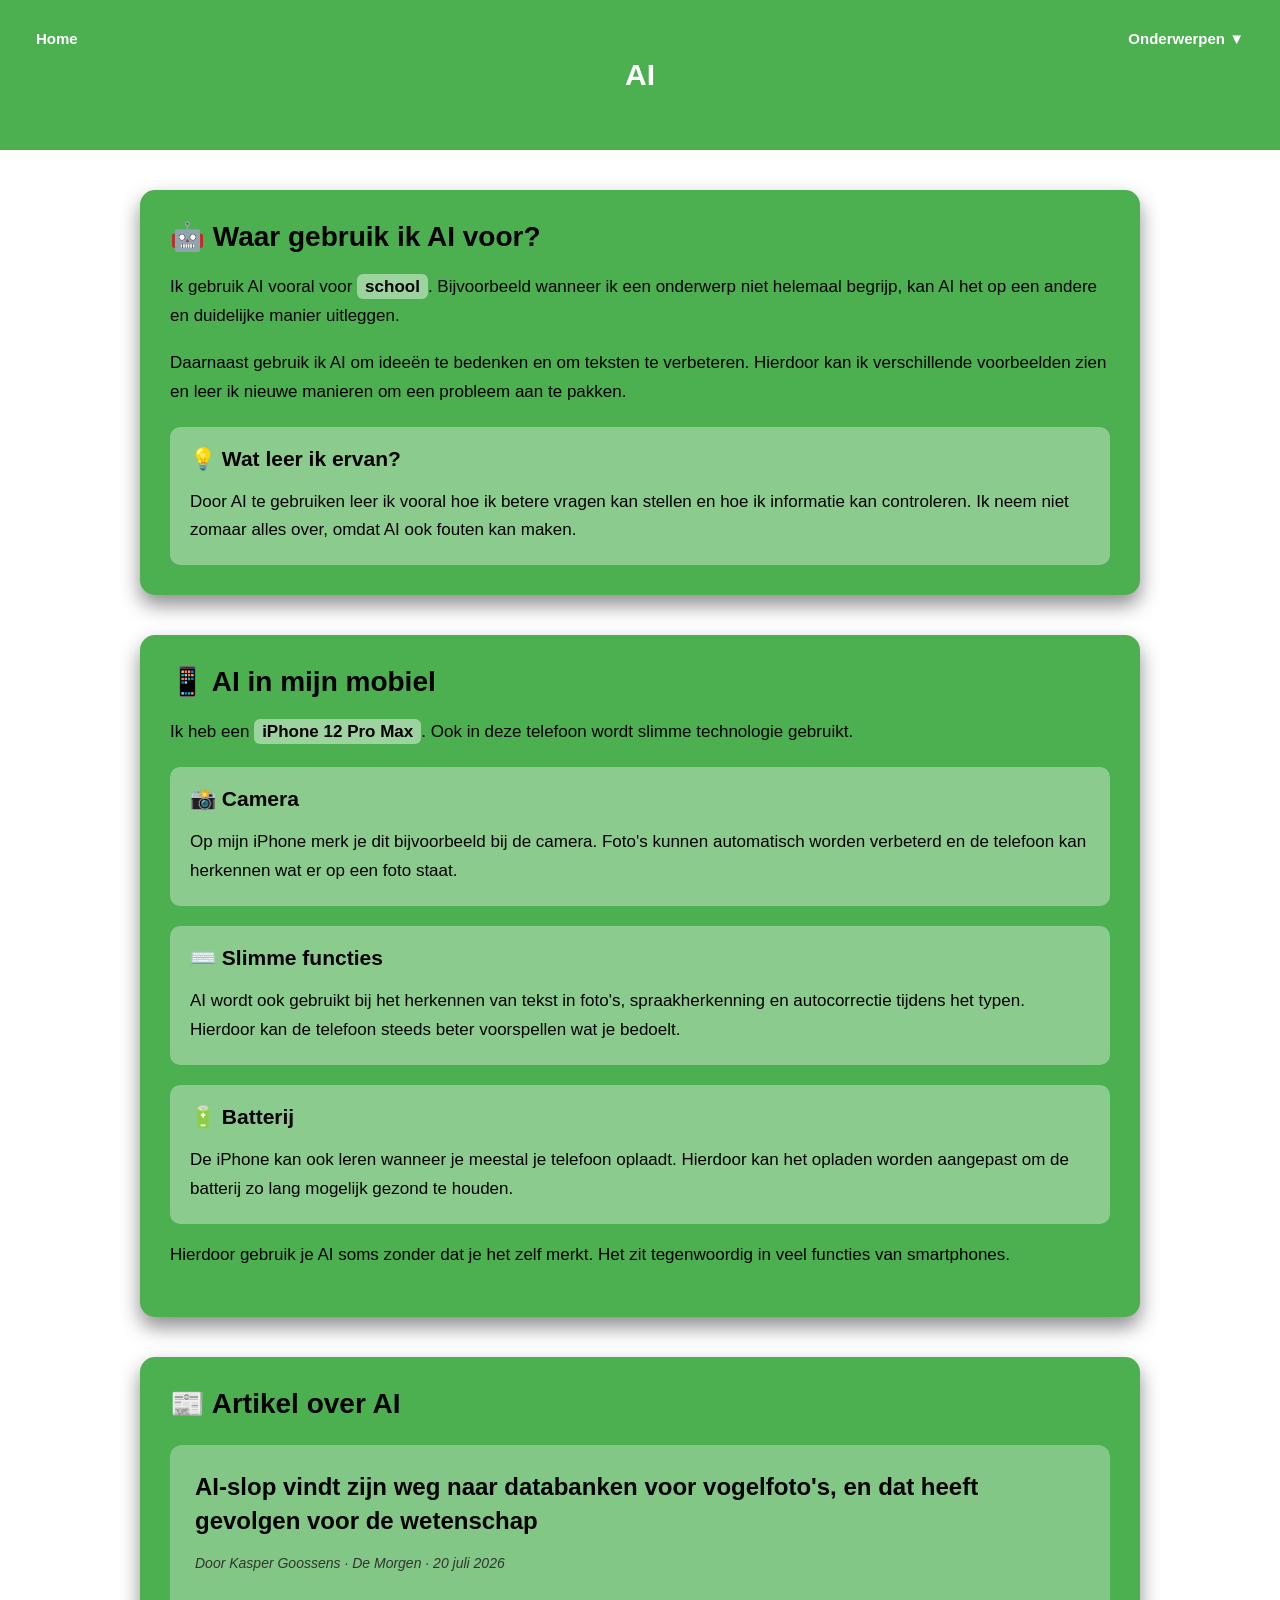
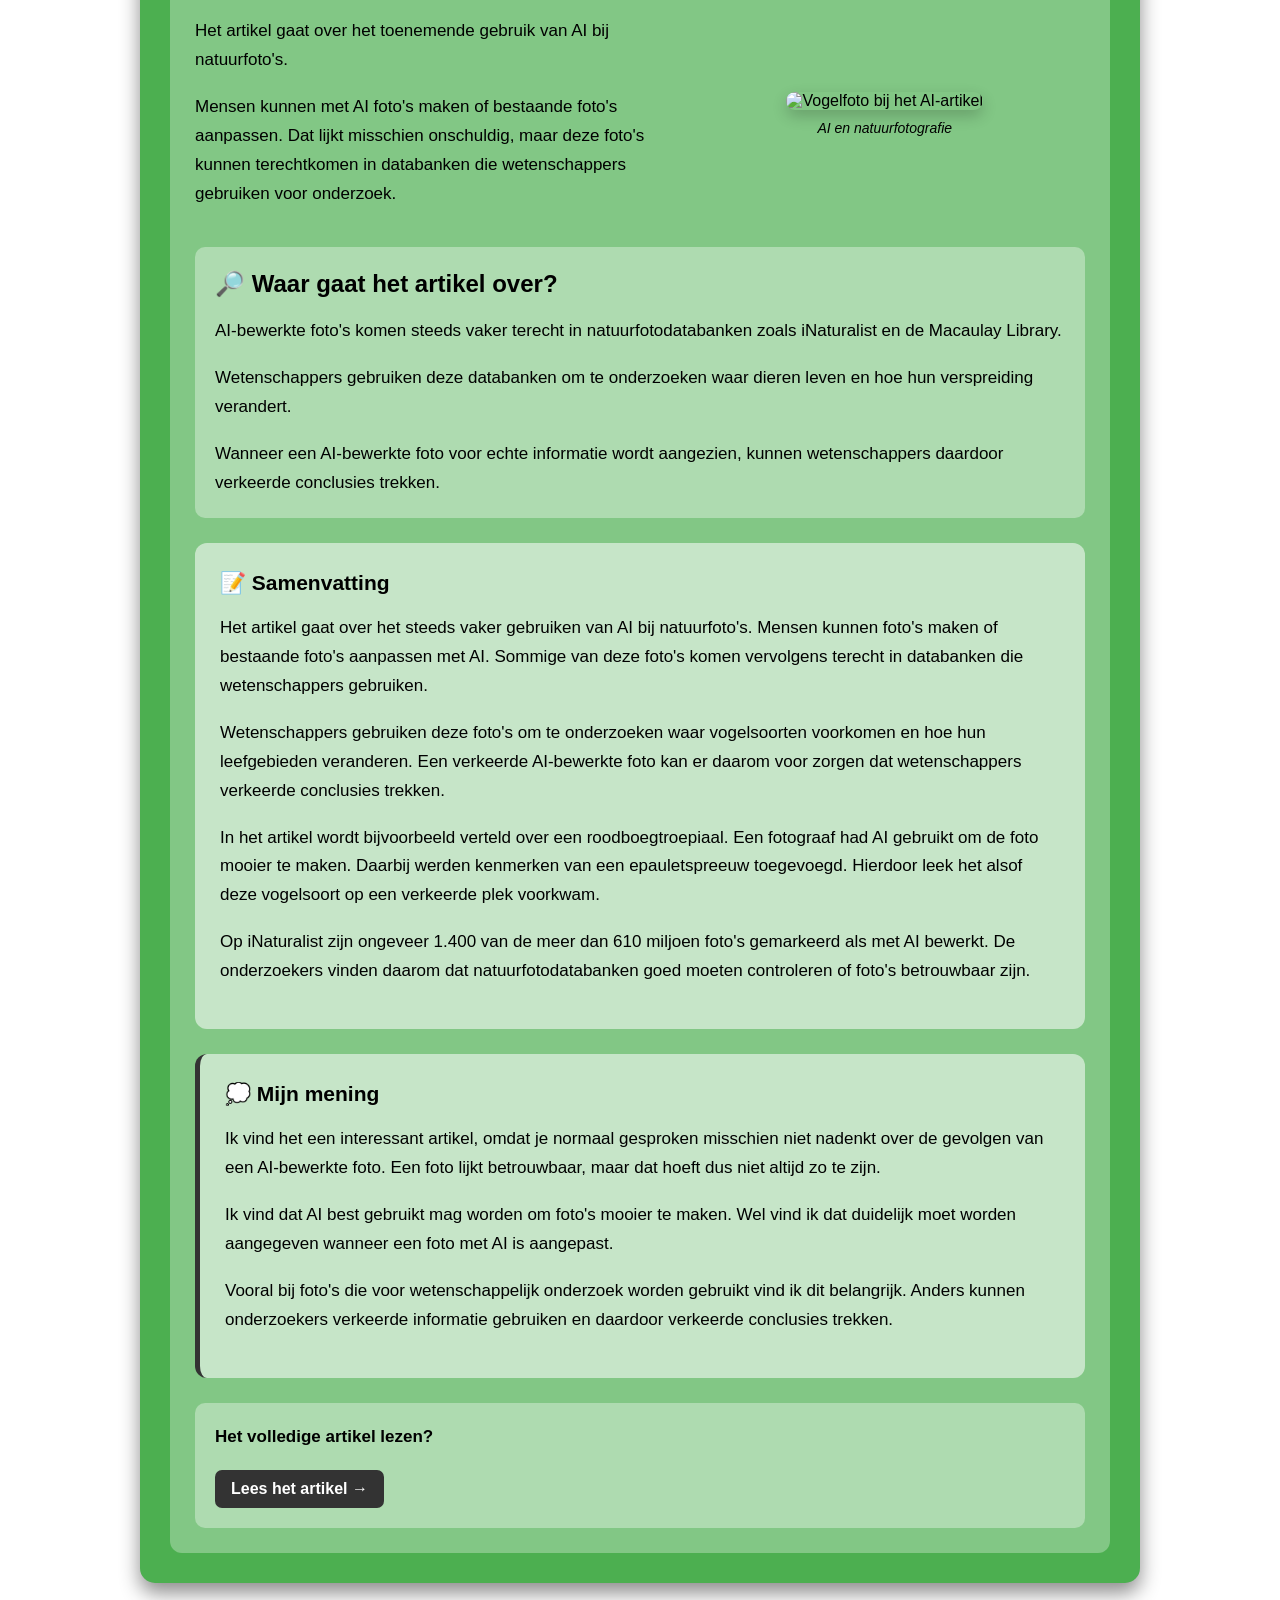
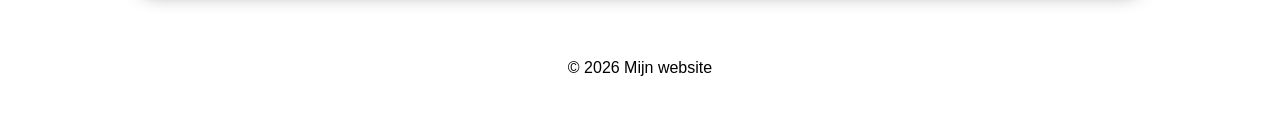
==== commit 14c2c81e: "kleine dingen aangepast" ====
--- a/ai.html
+++ b/ai.html
@@ -17,13 +17,13 @@
         body {
             margin: 0;
             font-family: Arial, sans-serif;
-            background-color: #f5f7f5;
+            background-color: white;
             color: black;
         }
 
 
         /* =========================
-           HEADER
+           GROENE BOVENBALK
         ========================= */
 
         .header {
@@ -45,14 +45,14 @@
 
             color: white;
 
-            font-size: 34px;
-
-            letter-spacing: 1px;
-        }
-
-
-        /* =========================
-           HOME KNOP
+            font-size: 30px;
+
+            text-align: center;
+        }
+
+
+        /* =========================
+           HOME-KNOP
         ========================= */
 
         .home-button {
@@ -61,30 +61,28 @@
             top: 20px;
             left: 20px;
 
-            background-color: rgba(0, 0, 0, 0.75);
-
             color: white;
-
-            padding: 10px 18px;
+            background-color: transparent;
+
+            padding: 10px 16px;
 
             border-radius: 8px;
 
             text-decoration: none;
 
             font-size: 15px;
-            font-weight: bold;
-
-            transition: 0.2s;
+            font-weight: 600;
+
+            transition: background-color 0.2s ease;
         }
 
         .home-button:hover {
-            background-color: #222;
-            transform: translateY(-2px);
-        }
-
-
-        /* =========================
-           DROPDOWN
+            background-color: rgba(255, 255, 255, 0.18);
+        }
+
+
+        /* =========================
+           DROPDOWNMENU
         ========================= */
 
         .dropdown {
@@ -95,11 +93,11 @@
         }
 
         .dropdown-button {
-            background-color: rgba(0, 0, 0, 0.75);
+            background-color: transparent;
 
             color: white;
 
-            padding: 10px 18px;
+            padding: 10px 16px;
 
             border: none;
 
@@ -108,14 +106,19 @@
             cursor: pointer;
 
             font-size: 15px;
-            font-weight: bold;
-
-            transition: 0.2s;
+            font-weight: 600;
+
+            transition: background-color 0.2s ease;
         }
 
         .dropdown-button:hover {
-            background-color: #222;
-        }
+            background-color: rgba(255, 255, 255, 0.18);
+        }
+
+
+        /* =========================
+           DROPDOWN INHOUD
+        ========================= */
 
         .dropdown-content {
             display: none;
@@ -127,13 +130,13 @@
 
             background-color: white;
 
-            min-width: 250px;
-
-            border-radius: 10px;
+            min-width: 240px;
+
+            border-radius: 12px;
 
             overflow: hidden;
 
-            box-shadow: 0 8px 20px rgba(0,0,0,0.25);
+            box-shadow: 0 8px 25px rgba(0, 0, 0, 0.18);
 
             z-index: 100;
         }
@@ -147,9 +150,12 @@
 
             text-decoration: none;
 
+            text-align: left;
+
             font-size: 15px;
 
-            transition: 0.2s;
+            transition: background-color 0.2s ease,
+                        color 0.2s ease;
         }
 
         .dropdown-content a:hover {
@@ -163,26 +169,26 @@
         }
 
 
-        /* =========================
-           GROENE HOOFDBLOKKEN
-        ========================= */
+        /* ==================================================
+           AI BLOKKEN
+        ================================================== */
 
         .compressie-blok {
 
             width: 90%;
             max-width: 1000px;
 
-            margin: 45px auto;
-
-            padding: 35px;
+            margin: 40px auto;
+
+            padding: 30px;
 
             background-color: #4CAF50;
 
             color: black;
 
-            border-radius: 18px;
-
-            box-shadow: 0 8px 20px rgba(0,0,0,0.25);
+            border-radius: 15px;
+
+            box-shadow: 0 10px 20px rgba(0, 0, 0, 0.45);
 
             box-sizing: border-box;
         }
@@ -192,9 +198,8 @@
             font-size: 28px;
 
             margin-top: 0;
+
             margin-bottom: 20px;
-
-            color: black;
         }
 
         .compressie-blok p {
@@ -206,20 +211,14 @@
             margin-bottom: 18px;
         }
 
-        .compressie-blok p:last-child {
-            margin-bottom: 0;
-        }
-
-
-        /* =========================
-           KLEINE HIGHLIGHT
+
+        /* =========================
+           HIGHLIGHT
         ========================= */
 
         .highlight {
 
-            display: inline-block;
-
-            background-color: rgba(255,255,255,0.55);
+            background-color: rgba(255, 255, 255, 0.45);
 
             padding: 3px 8px;
 
@@ -230,127 +229,27 @@
 
 
         /* =========================
-           ARTIKEL KAART
-        ========================= */
-
-        .artikel {
-
-            background-color: rgba(255,255,255,0.45);
-
-            padding: 30px;
-
-            border-radius: 15px;
-
-            margin-top: 25px;
-
-            box-shadow: inset 0 0 0 1px rgba(255,255,255,0.35);
-        }
-
-        .artikel h3 {
+           EXTRA UITLEG
+        ========================= */
+
+        .uitleg {
+
+            background-color: rgba(255, 255, 255, 0.35);
+
+            padding: 20px;
+
+            border-radius: 10px;
+
+            margin-top: 20px;
+        }
+
+        .uitleg h3 {
 
             margin-top: 0;
+
             margin-bottom: 10px;
 
-            font-size: 25px;
-
-            line-height: 1.3;
-        }
-
-        .artikel-info {
-
-            font-size: 14px !important;
-
-            color: #333;
-
-            margin-bottom: 25px !important;
-
-            font-style: italic;
-        }
-
-
-        /* =========================
-           FOTO BLOK
-        ========================= */
-
-        .foto-blok {
-
-            display: flex;
-
-            align-items: center;
-
-            gap: 40px;
-
-            margin-top: 25px;
-        }
-
-        .foto-tekst {
-
-            flex: 1;
-        }
-
-        .foto {
-
-            width: 45%;
-
-            text-align: center;
-        }
-
-        .foto img {
-
-            width: 100%;
-
-            max-width: 400px;
-
-            max-height: 350px;
-
-            object-fit: cover;
-
-            border-radius: 12px;
-
-            box-shadow: 0 6px 15px rgba(0,0,0,0.2);
-        }
-
-        .foto-bijschrift {
-
-            margin-top: 10px;
-
-            font-size: 13px;
-
-            color: #444;
-
-            font-style: italic;
-        }
-
-
-        /* =========================
-           UITLEG KAARTEN
-        ========================= */
-
-        .uitleg {
-
-            background-color: rgba(255,255,255,0.55);
-
-            padding: 25px;
-
-            border-radius: 12px;
-
-            margin-top: 25px;
-
-            border-left: 5px solid #369b3b;
-        }
-
-        .uitleg h3 {
-
-            margin-top: 0;
-
-            margin-bottom: 12px;
-
             font-size: 21px;
-        }
-
-        .uitleg p {
-
-            margin-bottom: 15px;
         }
 
         .uitleg p:last-child {
@@ -359,12 +258,98 @@
 
 
         /* =========================
+           ARTIKEL
+        ========================= */
+
+        .artikel {
+
+            background-color: rgba(255, 255, 255, 0.3);
+
+            padding: 25px;
+
+            border-radius: 12px;
+
+            margin-top: 25px;
+        }
+
+        .artikel h3 {
+
+            margin-top: 0;
+
+            margin-bottom: 10px;
+
+            font-size: 24px;
+
+            line-height: 1.4;
+        }
+
+        .artikel-info {
+
+            font-size: 14px !important;
+
+            color: #333;
+
+            font-style: italic;
+
+            margin-bottom: 25px !important;
+        }
+
+
+        /* =========================
+           FOTO BLOK
+        ========================= */
+
+        .foto-blok {
+
+            display: flex;
+
+            align-items: center;
+
+            gap: 40px;
+
+            margin-top: 20px;
+        }
+
+        .foto-tekst {
+
+            flex: 1;
+        }
+
+        .foto {
+
+            width: 45%;
+
+            text-align: center;
+        }
+
+        .foto img {
+
+            max-width: 100%;
+
+            max-height: 350px;
+
+            border-radius: 10px;
+
+            box-shadow: 0 6px 15px rgba(0, 0, 0, 0.2);
+        }
+
+        .foto-bijschrift {
+
+            margin-top: 10px;
+
+            font-size: 14px;
+
+            font-style: italic;
+        }
+
+
+        /* =========================
            SAMENVATTING
         ========================= */
 
         .samenvatting {
 
-            background-color: rgba(255,255,255,0.7);
+            background-color: rgba(255, 255, 255, 0.55);
 
             padding: 25px;
 
@@ -387,7 +372,7 @@
 
         .mening {
 
-            background-color: rgba(255,255,255,0.7);
+            background-color: rgba(255, 255, 255, 0.55);
 
             padding: 25px;
 
@@ -412,28 +397,27 @@
 
         .artikel-link {
 
+            background-color: rgba(255, 255, 255, 0.35);
+
+            padding: 20px;
+
+            border-radius: 10px;
+
+            margin-top: 25px;
+        }
+
+        .artikel-link p {
+
+            margin-top: 0;
+        }
+
+        .artikel-link a {
+
+            display: inline-block;
+
             background-color: #333;
 
-            padding: 20px 25px;
-
-            border-radius: 12px;
-
-            margin-top: 25px;
-
             color: white;
-        }
-
-        .artikel-link p {
-            margin-top: 0;
-        }
-
-        .artikel-link a {
-
-            display: inline-block;
-
-            color: white;
-
-            background-color: #4CAF50;
 
             padding: 10px 16px;
 
@@ -448,9 +432,7 @@
 
         .artikel-link a:hover {
 
-            background-color: #66bb6a;
-
-            transform: translateY(-2px);
+            background-color: #555;
         }
 
 
@@ -465,71 +447,59 @@
             padding: 20px;
 
             margin-top: 40px;
-
-            color: #555;
-        }
-
-
-        /* =========================
-           MOBIEL
-        ========================= */
+        }
+
+
+        /* ==================================================
+           TELEFOON
+        ================================================== */
 
         @media (max-width: 700px) {
+
+            /* Header */
 
             .header {
                 height: 130px;
             }
 
             .header h1 {
-                font-size: 27px;
-            }
-
-            .home-button,
+                font-size: 23px;
+
+                max-width: 55%;
+            }
+
+            .home-button {
+                top: 12px;
+                left: 12px;
+
+                padding: 8px 12px;
+
+                font-size: 14px;
+            }
+
+            .dropdown {
+                top: 12px;
+                right: 12px;
+            }
+
             .dropdown-button {
                 padding: 8px 12px;
 
                 font-size: 14px;
             }
 
-            .home-button {
-                left: 12px;
-                top: 12px;
-            }
-
-            .dropdown {
-                right: 12px;
-                top: 12px;
-            }
+            .dropdown-content {
+                min-width: 210px;
+            }
+
+
+            /* AI */
 
             .compressie-blok {
 
-                width: 92%;
+                width: 90%;
 
                 padding: 25px;
-
-                margin: 30px auto;
-            }
-
-            .compressie-blok h2 {
-
-                font-size: 24px;
-            }
-
-            .compressie-blok p {
-
-                font-size: 16px;
-
-                line-height: 1.6;
-            }
-
-            .artikel {
-
-                padding: 20px;
-            }
-
-            .artikel h3 {
-
-                font-size: 21px;
             }
 
             .foto-blok {
@@ -544,11 +514,9 @@
                 width: 100%;
             }
 
-            .uitleg,
-            .samenvatting,
-            .mening {
-
-                padding: 20px;
+            .foto img {
+
+                max-height: 300px;
             }
 
         }
@@ -609,7 +577,7 @@
 
 
     <!-- =========================
-         BLOK 1
+         AI GEBRUIK
     ========================= -->
 
     <section class="compressie-blok">
@@ -619,13 +587,13 @@
         <p>
             Ik gebruik AI vooral voor <span class="highlight">school</span>.
             Bijvoorbeeld wanneer ik een onderwerp niet helemaal begrijp,
-            kan AI het op een andere en vaak duidelijkere manier uitleggen.
+            kan AI het op een andere en duidelijke manier uitleggen.
         </p>
 
         <p>
             Daarnaast gebruik ik AI om ideeën te bedenken en om teksten
             te verbeteren. Hierdoor kan ik verschillende voorbeelden zien
-            en leer ik soms ook nieuwe manieren om een probleem aan te pakken.
+            en leer ik nieuwe manieren om een probleem aan te pakken.
         </p>
 
         <div class="uitleg">
@@ -644,7 +612,7 @@
 
 
     <!-- =========================
-         BLOK 2
+         AI IN MOBIEL
     ========================= -->
 
     <section class="compressie-blok">
@@ -656,28 +624,39 @@
             Ook in deze telefoon wordt slimme technologie gebruikt.
         </p>
 
-        <p>
-            Op mijn iPhone merk je dit bijvoorbeeld bij de camera.
-            Foto's kunnen automatisch worden verbeterd en de telefoon
-            kan herkennen wat er op een foto staat.
-        </p>
-
         <div class="uitleg">
 
-            <h3>🔍 Waar merk je AI nog meer?</h3>
+            <h3>📸 Camera</h3>
 
             <p>
-                AI wordt onder andere gebruikt bij het herkennen van tekst
-                in foto's, spraakherkenning en autocorrectie tijdens het typen.
-                Ook leert de telefoon van je gebruik. Zo kan hij bijvoorbeeld
-                voorspellen welke woorden je waarschijnlijk wilt typen.
+                Op mijn iPhone merk je dit bijvoorbeeld bij de camera.
+                Foto's kunnen automatisch worden verbeterd en de telefoon
+                kan herkennen wat er op een foto staat.
             </p>
 
+        </div>
+
+        <div class="uitleg">
+
+            <h3>⌨️ Slimme functies</h3>
+
             <p>
-                Een ander voorbeeld is het opladen van de batterij.
-                De iPhone kan leren wanneer je meestal je telefoon oplaadt
-                en het opladen daarop aanpassen om de batterij zo lang
-                mogelijk gezond te houden.
+                AI wordt ook gebruikt bij het herkennen van tekst in foto's,
+                spraakherkenning en autocorrectie tijdens het typen.
+                Hierdoor kan de telefoon steeds beter voorspellen wat je
+                bedoelt.
+            </p>
+
+        </div>
+
+        <div class="uitleg">
+
+            <h3>🔋 Batterij</h3>
+
+            <p>
+                De iPhone kan ook leren wanneer je meestal je telefoon
+                oplaadt. Hierdoor kan het opladen worden aangepast om de
+                batterij zo lang mogelijk gezond te houden.
             </p>
 
         </div>
@@ -691,12 +670,12 @@
 
 
     <!-- =========================
-         BLOK 3
+         ARTIKEL
     ========================= -->
 
     <section class="compressie-blok">
 
-        <h2>📰 AI en vogelfoto's</h2>
+        <h2>📰 Artikel over AI</h2>
 
         <div class="artikel">
 
@@ -710,22 +689,22 @@
             </p>
 
 
-            <!-- FOTO -->
+            <!-- FOTO + INTRO -->
 
             <div class="foto-blok">
 
                 <div class="foto-tekst">
 
                     <p>
-                        Het artikel gaat over het toenemende gebruik van AI
-                        bij natuurfoto's. Mensen kunnen met AI foto's maken
-                        of bestaande foto's aanpassen.
+                        Het artikel gaat over het toenemende gebruik van
+                        AI bij natuurfoto's.
                     </p>
 
                     <p>
-                        Dat lijkt misschien onschuldig, maar sommige van deze
-                        foto's komen terecht in databanken die wetenschappers
-                        gebruiken voor onderzoek.
+                        Mensen kunnen met AI foto's maken of bestaande foto's
+                        aanpassen. Dat lijkt misschien onschuldig, maar deze
+                        foto's kunnen terechtkomen in databanken die
+                        wetenschappers gebruiken voor onderzoek.
                     </p>
 
                 </div>
@@ -734,11 +713,11 @@
                 <div class="foto">
 
                     <img
-                        src="fotos/ai Background Removed.png"
+                        src="fotos/ai-vogelfoto.jpg"
                         alt="Vogelfoto bij het AI-artikel">
 
                     <div class="foto-bijschrift">
-                        AI-bewerkte natuurfoto's kunnen gevolgen hebben voor wetenschappelijk onderzoek.
+                        AI en natuurfotografie
                     </div>
 
                 </div>
@@ -754,8 +733,8 @@
 
                 <p>
                     AI-bewerkte foto's komen steeds vaker terecht in
-                    natuurfotodatabanken zoals iNaturalist en de Macaulay
-                    Library.
+                    natuurfotodatabanken zoals iNaturalist en de
+                    Macaulay Library.
                 </p>
 
                 <p>
@@ -782,7 +761,8 @@
                     Het artikel gaat over het steeds vaker gebruiken van AI
                     bij natuurfoto's. Mensen kunnen foto's maken of bestaande
                     foto's aanpassen met AI. Sommige van deze foto's komen
-                    vervolgens terecht in databanken die wetenschappers gebruiken.
+                    vervolgens terecht in databanken die wetenschappers
+                    gebruiken.
                 </p>
 
                 <p>
@@ -794,8 +774,8 @@
 
                 <p>
                     In het artikel wordt bijvoorbeeld verteld over een
-                    roodboegtroepiaal. Een fotograaf had AI gebruikt om de foto
-                    mooier te maken. Daarbij werden kenmerken van een
+                    roodboegtroepiaal. Een fotograaf had AI gebruikt om de
+                    foto mooier te maken. Daarbij werden kenmerken van een
                     epauletspreeuw toegevoegd. Hierdoor leek het alsof deze
                     vogelsoort op een verkeerde plek voorkwam.
                 </p>
@@ -844,7 +824,7 @@
             <div class="artikel-link">
 
                 <p>
-                    Wil je het volledige artikel lezen?
+                    <strong>Het volledige artikel lezen?</strong>
                 </p>
 
                 <a
@@ -852,8 +832,8 @@
                     target="_blank"
                     rel="noopener noreferrer">
 
-                    Lees het artikel op De Morgen →
-                    
+                    Lees het artikel →
+
                 </a>
 
             </div>
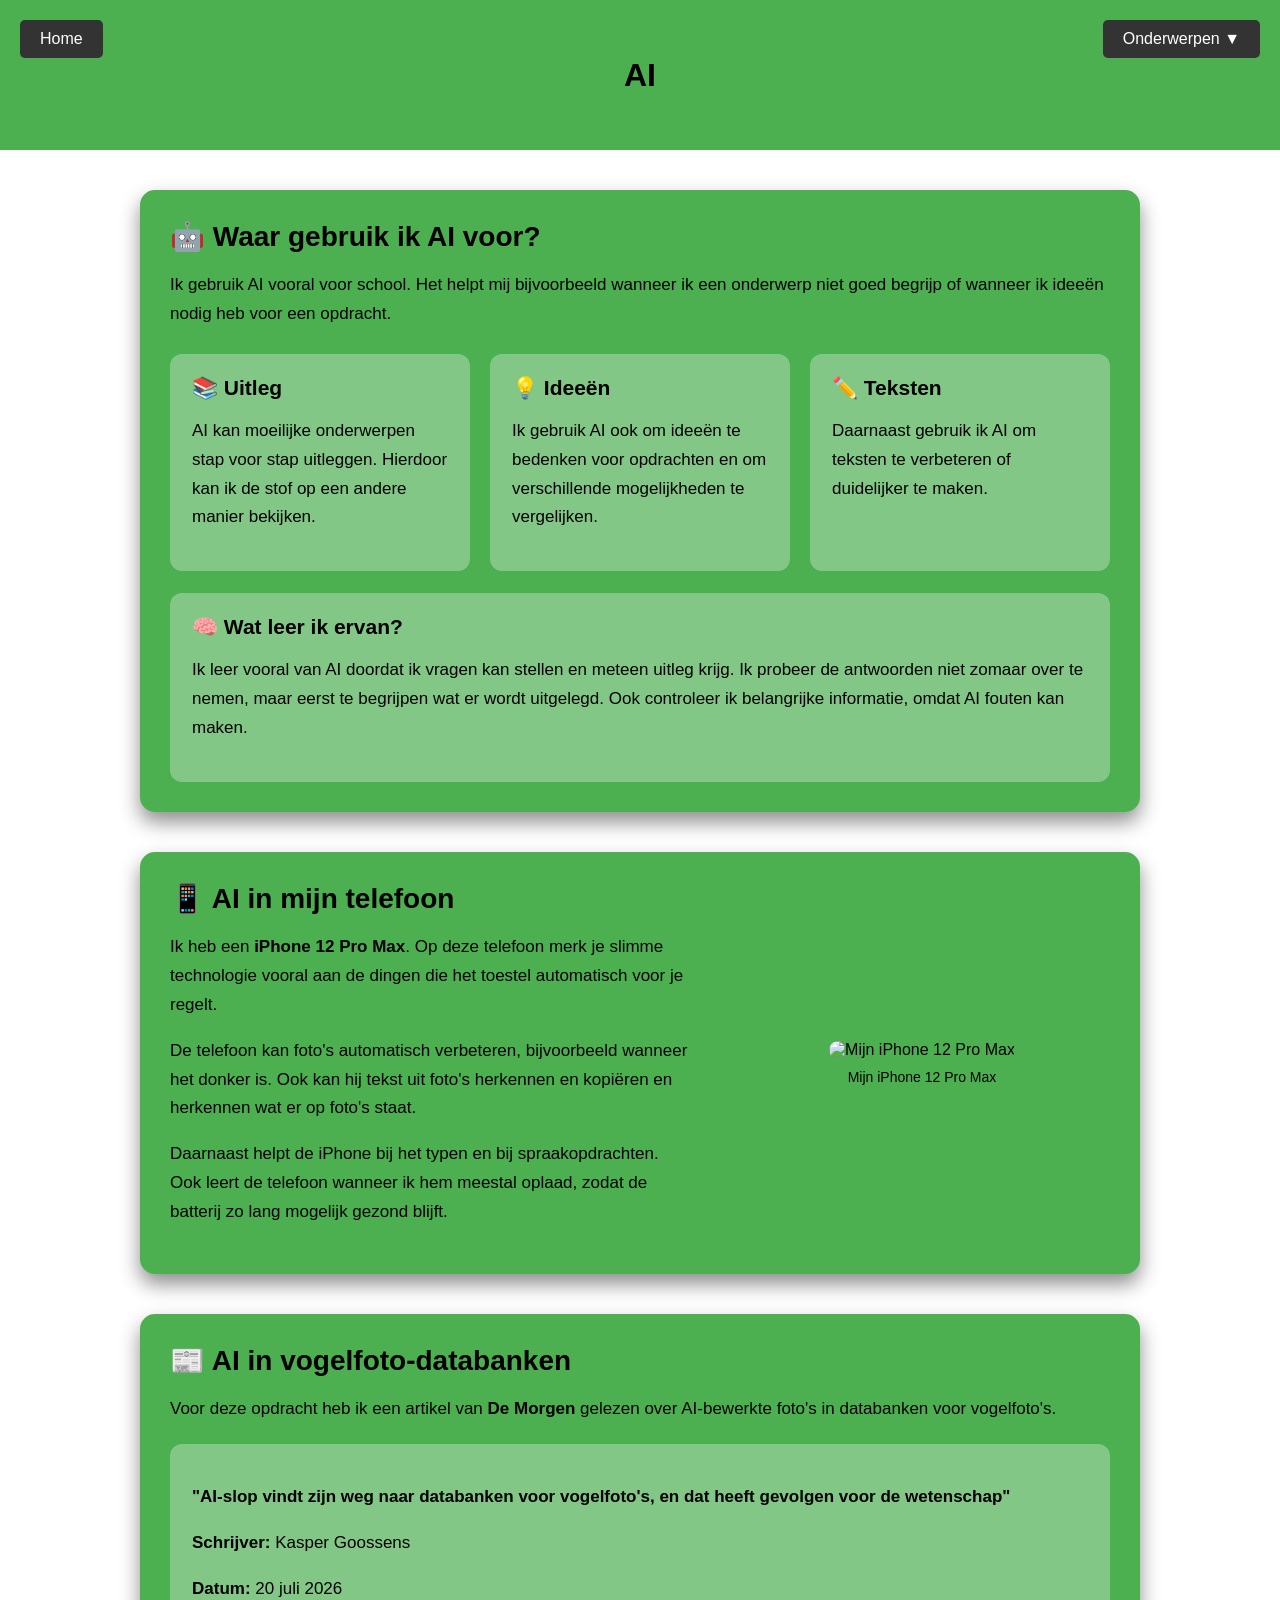
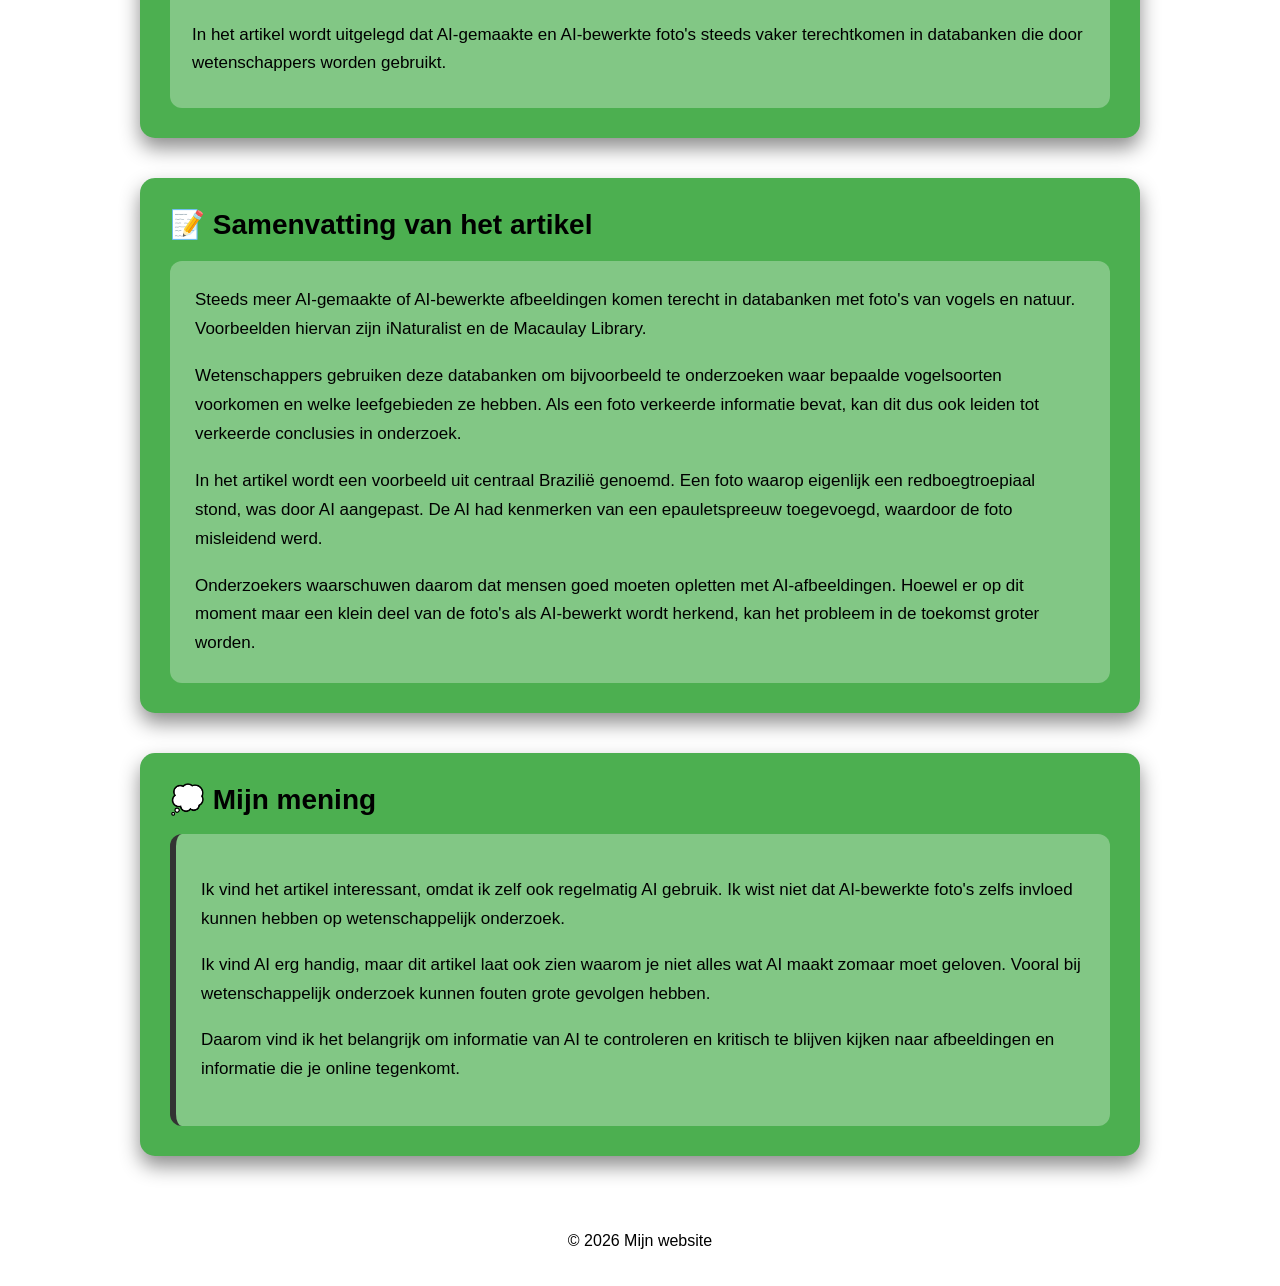
==== commit 2cf0f4bb: "andere layout" ====
--- a/ai.html
+++ b/ai.html
@@ -9,10 +9,6 @@
     <title>AI</title>
 
     <style>
-
-        /* =========================
-           ALGEMENE OPMAAK
-        ========================= */
 
         body {
             margin: 0;
@@ -21,147 +17,85 @@
             color: black;
         }
 
-
-        /* =========================
-           GROENE BOVENBALK
+        /* =========================
+           HEADER
         ========================= */
 
         .header {
             background-color: #4CAF50;
             height: 150px;
-
             display: flex;
             justify-content: center;
             align-items: center;
-
             position: relative;
-
             padding: 0 20px;
             box-sizing: border-box;
         }
 
         .header h1 {
             margin: 0;
-
-            color: white;
-
-            font-size: 30px;
-
-            text-align: center;
-        }
-
-
-        /* =========================
-           HOME-KNOP
-        ========================= */
+            color: black;
+        }
+
+        /* HOME KNOP */
 
         .home-button {
             position: absolute;
-
             top: 20px;
             left: 20px;
-
+            background-color: #333;
             color: white;
-            background-color: transparent;
-
-            padding: 10px 16px;
-
-            border-radius: 8px;
-
+            padding: 10px 20px;
+            border-radius: 5px;
             text-decoration: none;
-
-            font-size: 15px;
-            font-weight: 600;
-
-            transition: background-color 0.2s ease;
+            font-size: 16px;
         }
 
         .home-button:hover {
-            background-color: rgba(255, 255, 255, 0.18);
-        }
-
-
-        /* =========================
-           DROPDOWNMENU
-        ========================= */
+            background-color: #555;
+        }
+
+        /* DROPDOWN */
 
         .dropdown {
             position: absolute;
-
             top: 20px;
             right: 20px;
         }
 
         .dropdown-button {
-            background-color: transparent;
-
+            background-color: #333;
             color: white;
-
-            padding: 10px 16px;
-
+            padding: 10px 20px;
             border: none;
-
-            border-radius: 8px;
-
+            border-radius: 5px;
             cursor: pointer;
-
-            font-size: 15px;
-            font-weight: 600;
-
-            transition: background-color 0.2s ease;
-        }
-
-        .dropdown-button:hover {
-            background-color: rgba(255, 255, 255, 0.18);
-        }
-
-
-        /* =========================
-           DROPDOWN INHOUD
-        ========================= */
+            font-size: 16px;
+        }
 
         .dropdown-content {
             display: none;
-
             position: absolute;
-
             right: 0;
-            top: calc(100% + 8px);
-
-            background-color: white;
-
+            top: 100%;
+            background-color: #333;
             min-width: 240px;
-
-            border-radius: 12px;
-
+            border-radius: 5px;
             overflow: hidden;
-
-            box-shadow: 0 8px 25px rgba(0, 0, 0, 0.18);
-
+            box-shadow: 0 5px 10px rgba(0,0,0,0.4);
             z-index: 100;
         }
 
         .dropdown-content a {
             display: block;
-
-            padding: 13px 16px;
-
-            color: #333;
-
+            padding: 12px 15px;
+            color: white;
             text-decoration: none;
-
             text-align: left;
-
-            font-size: 15px;
-
-            transition: background-color 0.2s ease,
-                        color 0.2s ease;
         }
 
         .dropdown-content a:hover {
-            background-color: #eaf5eb;
-
-            color: #369b3b;
+            background-color: #555;
         }
 
         .dropdown:hover .dropdown-content {
@@ -169,356 +103,192 @@
         }
 
 
-        /* ==================================================
+        /* =========================
            AI BLOKKEN
-        ================================================== */
-
-        .compressie-blok {
-
+        ========================= */
+
+        .ai-blok {
             width: 90%;
             max-width: 1000px;
-
             margin: 40px auto;
-
             padding: 30px;
-
             background-color: #4CAF50;
-
             color: black;
-
             border-radius: 15px;
-
-            box-shadow: 0 10px 20px rgba(0, 0, 0, 0.45);
-
+            box-shadow: 0 10px 20px rgba(0,0,0,0.45);
             box-sizing: border-box;
         }
 
-        .compressie-blok h2 {
-
+        .ai-blok h2 {
             font-size: 28px;
-
             margin-top: 0;
-
-            margin-bottom: 20px;
-        }
-
-        .compressie-blok p {
-
+            margin-bottom: 18px;
+        }
+
+        .ai-blok h3 {
+            font-size: 21px;
+            margin-top: 0;
+        }
+
+        .ai-blok p {
             font-size: 17px;
-
             line-height: 1.7;
-
+        }
+
+
+        /* =========================
+           WITTE INFO KAARTEN
+        ========================= */
+
+        .info-kaart {
+            background-color: rgba(255,255,255,0.3);
+            padding: 22px;
+            border-radius: 12px;
+            margin-top: 22px;
+        }
+
+        .info-kaart h3 {
+            margin-bottom: 10px;
+        }
+
+
+        /* =========================
+           AI GEBRUIK
+        ========================= */
+
+        .ai-punten {
+            display: flex;
+            gap: 20px;
+            margin-top: 25px;
+        }
+
+        .ai-punt {
+            flex: 1;
+            background-color: rgba(255,255,255,0.3);
+            padding: 22px;
+            border-radius: 12px;
+        }
+
+        .ai-punt h3 {
+            margin-bottom: 10px;
+        }
+
+
+        /* =========================
+           FOTO BLOK
+        ========================= */
+
+        .foto-blok {
+            display: flex;
+            align-items: center;
+            gap: 40px;
+        }
+
+        .foto-tekst {
+            flex: 1;
+        }
+
+        .foto {
+            width: 40%;
+            text-align: center;
+        }
+
+        .foto img {
+            max-width: 100%;
+            max-height: 350px;
+            border-radius: 12px;
+        }
+
+        .foto-bijschrift {
+            margin-top: 10px;
+            font-size: 14px;
+        }
+
+
+        /* =========================
+           ARTIKEL
+        ========================= */
+
+        .artikel-info {
+            background-color: rgba(255,255,255,0.3);
+            padding: 22px;
+            border-radius: 12px;
+            margin-top: 20px;
+        }
+
+        .artikel-titel {
+            font-size: 20px;
+            font-weight: bold;
+            line-height: 1.4;
+        }
+
+        .artikel-info p {
+            margin-bottom: 8px;
+        }
+
+
+        /* =========================
+           SAMENVATTING
+        ========================= */
+
+        .samenvatting {
+            background-color: rgba(255,255,255,0.3);
+            padding: 25px;
+            border-radius: 12px;
+            margin-top: 20px;
+        }
+
+        .samenvatting p {
+            margin-top: 0;
             margin-bottom: 18px;
         }
 
-
-        /* =========================
-           HIGHLIGHT
-        ========================= */
-
-        .highlight {
-
-            background-color: rgba(255, 255, 255, 0.45);
-
-            padding: 3px 8px;
-
-            border-radius: 6px;
-
-            font-weight: bold;
-        }
-
-
-        /* =========================
-           EXTRA UITLEG
-        ========================= */
-
-        .uitleg {
-
-            background-color: rgba(255, 255, 255, 0.35);
-
+        .samenvatting p:last-child {
+            margin-bottom: 0;
+        }
+
+
+        /* =========================
+           MIJN MENING
+        ========================= */
+
+        .mening {
+            background-color: rgba(255,255,255,0.3);
+            padding: 25px;
+            border-radius: 12px;
+            border-left: 6px solid #333;
+        }
+
+
+        /* =========================
+           FOOTER
+        ========================= */
+
+        footer {
+            text-align: center;
             padding: 20px;
-
-            border-radius: 10px;
-
-            margin-top: 20px;
-        }
-
-        .uitleg h3 {
-
-            margin-top: 0;
-
-            margin-bottom: 10px;
-
-            font-size: 21px;
-        }
-
-        .uitleg p:last-child {
-            margin-bottom: 0;
-        }
-
-
-        /* =========================
-           ARTIKEL
-        ========================= */
-
-        .artikel {
-
-            background-color: rgba(255, 255, 255, 0.3);
-
-            padding: 25px;
-
-            border-radius: 12px;
-
-            margin-top: 25px;
-        }
-
-        .artikel h3 {
-
-            margin-top: 0;
-
-            margin-bottom: 10px;
-
-            font-size: 24px;
-
-            line-height: 1.4;
-        }
-
-        .artikel-info {
-
-            font-size: 14px !important;
-
-            color: #333;
-
-            font-style: italic;
-
-            margin-bottom: 25px !important;
-        }
-
-
-        /* =========================
-           FOTO BLOK
-        ========================= */
-
-        .foto-blok {
-
-            display: flex;
-
-            align-items: center;
-
-            gap: 40px;
-
-            margin-top: 20px;
-        }
-
-        .foto-tekst {
-
-            flex: 1;
-        }
-
-        .foto {
-
-            width: 45%;
-
-            text-align: center;
-        }
-
-        .foto img {
-
-            max-width: 100%;
-
-            max-height: 350px;
-
-            border-radius: 10px;
-
-            box-shadow: 0 6px 15px rgba(0, 0, 0, 0.2);
-        }
-
-        .foto-bijschrift {
-
-            margin-top: 10px;
-
-            font-size: 14px;
-
-            font-style: italic;
-        }
-
-
-        /* =========================
-           SAMENVATTING
-        ========================= */
-
-        .samenvatting {
-
-            background-color: rgba(255, 255, 255, 0.55);
-
-            padding: 25px;
-
-            border-radius: 12px;
-
-            margin-top: 25px;
-        }
-
-        .samenvatting h3 {
-
-            margin-top: 0;
-
-            font-size: 21px;
-        }
-
-
-        /* =========================
-           MENING
-        ========================= */
-
-        .mening {
-
-            background-color: rgba(255, 255, 255, 0.55);
-
-            padding: 25px;
-
-            border-radius: 12px;
-
-            margin-top: 25px;
-
-            border-left: 5px solid #333;
-        }
-
-        .mening h3 {
-
-            margin-top: 0;
-
-            font-size: 21px;
-        }
-
-
-        /* =========================
-           ARTIKEL LINK
-        ========================= */
-
-        .artikel-link {
-
-            background-color: rgba(255, 255, 255, 0.35);
-
-            padding: 20px;
-
-            border-radius: 10px;
-
-            margin-top: 25px;
-        }
-
-        .artikel-link p {
-
-            margin-top: 0;
-        }
-
-        .artikel-link a {
-
-            display: inline-block;
-
-            background-color: #333;
-
-            color: white;
-
-            padding: 10px 16px;
-
-            border-radius: 7px;
-
-            text-decoration: none;
-
-            font-weight: bold;
-
-            transition: 0.2s;
-        }
-
-        .artikel-link a:hover {
-
-            background-color: #555;
-        }
-
-
-        /* =========================
-           FOOTER
-        ========================= */
-
-        footer {
-
-            text-align: center;
-
-            padding: 20px;
-
             margin-top: 40px;
         }
 
 
-        /* ==================================================
-           TELEFOON
-        ================================================== */
+        /* =========================
+           MOBIEL
+        ========================= */
 
         @media (max-width: 700px) {
 
-            /* Header */
-
-            .header {
-                height: 130px;
+            .ai-punten {
+                flex-direction: column;
             }
 
-            .header h1 {
-                font-size: 23px;
-
-                max-width: 55%;
+            .foto-blok {
+                flex-direction: column;
             }
 
-            .home-button {
-                top: 12px;
-                left: 12px;
-
-                padding: 8px 12px;
-
-                font-size: 14px;
-            }
-
-            .dropdown {
-                top: 12px;
-                right: 12px;
-            }
-
-            .dropdown-button {
-                padding: 8px 12px;
-
-                font-size: 14px;
-            }
-
-            .dropdown-content {
-                min-width: 210px;
-            }
-
-
-            /* AI */
-
-            .compressie-blok {
-
-                width: 90%;
-
-                padding: 25px;
-            }
-
-            .foto-blok {
-
-                flex-direction: column;
-
-                gap: 25px;
-            }
-
             .foto {
-
                 width: 100%;
             }
 
-            .foto img {
-
-                max-height: 300px;
-            }
-
         }
 
     </style>
@@ -529,9 +299,7 @@
 <body>
 
 
-    <!-- =========================
-         HEADER
-    ========================= -->
+    <!-- HEADER -->
 
     <header class="header">
 
@@ -576,34 +344,147 @@
     </header>
 
 
-    <!-- =========================
-         AI GEBRUIK
-    ========================= -->
-
-    <section class="compressie-blok">
+    <!-- WAAR GEBRUIK IK AI VOOR? -->
+
+    <section class="ai-blok">
 
         <h2>🤖 Waar gebruik ik AI voor?</h2>
 
         <p>
-            Ik gebruik AI vooral voor <span class="highlight">school</span>.
-            Bijvoorbeeld wanneer ik een onderwerp niet helemaal begrijp,
-            kan AI het op een andere en duidelijke manier uitleggen.
+            Ik gebruik AI vooral voor school. Het helpt mij bijvoorbeeld
+            wanneer ik een onderwerp niet goed begrijp of wanneer ik
+            ideeën nodig heb voor een opdracht.
         </p>
 
+        <div class="ai-punten">
+
+            <div class="ai-punt">
+
+                <h3>📚 Uitleg</h3>
+
+                <p>
+                    AI kan moeilijke onderwerpen stap voor stap uitleggen.
+                    Hierdoor kan ik de stof op een andere manier bekijken.
+                </p>
+
+            </div>
+
+            <div class="ai-punt">
+
+                <h3>💡 Ideeën</h3>
+
+                <p>
+                    Ik gebruik AI ook om ideeën te bedenken voor opdrachten
+                    en om verschillende mogelijkheden te vergelijken.
+                </p>
+
+            </div>
+
+            <div class="ai-punt">
+
+                <h3>✏️ Teksten</h3>
+
+                <p>
+                    Daarnaast gebruik ik AI om teksten te verbeteren of
+                    duidelijker te maken.
+                </p>
+
+            </div>
+
+        </div>
+
+        <div class="info-kaart">
+
+            <h3>🧠 Wat leer ik ervan?</h3>
+
+            <p>
+                Ik leer vooral van AI doordat ik vragen kan stellen en
+                meteen uitleg krijg. Ik probeer de antwoorden niet zomaar
+                over te nemen, maar eerst te begrijpen wat er wordt uitgelegd.
+                Ook controleer ik belangrijke informatie, omdat AI fouten
+                kan maken.
+            </p>
+
+        </div>
+
+    </section>
+
+
+    <!-- AI IN MIJN TELEFOON -->
+
+    <section class="ai-blok foto-blok">
+
+        <div class="foto-tekst">
+
+            <h2>📱 AI in mijn telefoon</h2>
+
+            <p>
+                Ik heb een <strong>iPhone 12 Pro Max</strong>. Op deze
+                telefoon merk je slimme technologie vooral aan de dingen
+                die het toestel automatisch voor je regelt.
+            </p>
+
+            <p>
+                De telefoon kan foto's automatisch verbeteren, bijvoorbeeld
+                wanneer het donker is. Ook kan hij tekst uit foto's herkennen
+                en kopiëren en herkennen wat er op foto's staat.
+            </p>
+
+            <p>
+                Daarnaast helpt de iPhone bij het typen en bij
+                spraakopdrachten. Ook leert de telefoon wanneer ik hem
+                meestal oplaad, zodat de batterij zo lang mogelijk gezond
+                blijft.
+            </p>
+
+        </div>
+
+
+        <div class="foto">
+
+            <img src="wordt nog toegevoegd.jpg"
+                 alt="Mijn iPhone 12 Pro Max">
+
+            <div class="foto-bijschrift">
+                Mijn iPhone 12 Pro Max
+            </div>
+
+        </div>
+
+    </section>
+
+
+    <!-- ARTIKEL -->
+
+    <section class="ai-blok">
+
+        <h2>📰 AI in vogelfoto-databanken</h2>
+
         <p>
-            Daarnaast gebruik ik AI om ideeën te bedenken en om teksten
-            te verbeteren. Hierdoor kan ik verschillende voorbeelden zien
-            en leer ik nieuwe manieren om een probleem aan te pakken.
+            Voor deze opdracht heb ik een artikel van
+            <strong>De Morgen</strong> gelezen over AI-bewerkte foto's
+            in databanken voor vogelfoto's.
         </p>
 
-        <div class="uitleg">
-
-            <h3>💡 Wat leer ik ervan?</h3>
-
-            <p>
-                Door AI te gebruiken leer ik vooral hoe ik betere vragen kan
-                stellen en hoe ik informatie kan controleren. Ik neem niet
-                zomaar alles over, omdat AI ook fouten kan maken.
+        <div class="artikel-info">
+
+            <p class="artikel-titel">
+                "AI-slop vindt zijn weg naar databanken voor vogelfoto's,
+                en dat heeft gevolgen voor de wetenschap"
+            </p>
+
+            <p>
+                <strong>Schrijver:</strong> Kasper Goossens
+            </p>
+
+            <p>
+                <strong>Datum:</strong> 20 juli 2026
+            </p>
+
+            <p>
+                In het artikel wordt uitgelegd dat AI-gemaakte en
+                AI-bewerkte foto's steeds vaker terechtkomen in
+                databanken die door wetenschappers worden gebruikt.
             </p>
 
         </div>
@@ -611,247 +492,83 @@
     </section>
 
 
-    <!-- =========================
-         AI IN MOBIEL
-    ========================= -->
-
-    <section class="compressie-blok">
-
-        <h2>📱 AI in mijn mobiel</h2>
-
-        <p>
-            Ik heb een <span class="highlight">iPhone 12 Pro Max</span>.
-            Ook in deze telefoon wordt slimme technologie gebruikt.
-        </p>
-
-        <div class="uitleg">
-
-            <h3>📸 Camera</h3>
-
-            <p>
-                Op mijn iPhone merk je dit bijvoorbeeld bij de camera.
-                Foto's kunnen automatisch worden verbeterd en de telefoon
-                kan herkennen wat er op een foto staat.
-            </p>
-
-        </div>
-
-        <div class="uitleg">
-
-            <h3>⌨️ Slimme functies</h3>
-
-            <p>
-                AI wordt ook gebruikt bij het herkennen van tekst in foto's,
-                spraakherkenning en autocorrectie tijdens het typen.
-                Hierdoor kan de telefoon steeds beter voorspellen wat je
-                bedoelt.
-            </p>
-
-        </div>
-
-        <div class="uitleg">
-
-            <h3>🔋 Batterij</h3>
-
-            <p>
-                De iPhone kan ook leren wanneer je meestal je telefoon
-                oplaadt. Hierdoor kan het opladen worden aangepast om de
-                batterij zo lang mogelijk gezond te houden.
-            </p>
-
-        </div>
-
-        <p>
-            Hierdoor gebruik je AI soms zonder dat je het zelf merkt.
-            Het zit tegenwoordig in veel functies van smartphones.
-        </p>
+    <!-- SAMENVATTING -->
+
+    <section class="ai-blok">
+
+        <h2>📝 Samenvatting van het artikel</h2>
+
+        <div class="samenvatting">
+
+            <p>
+                Steeds meer AI-gemaakte of AI-bewerkte afbeeldingen komen
+                terecht in databanken met foto's van vogels en natuur.
+                Voorbeelden hiervan zijn iNaturalist en de Macaulay Library.
+            </p>
+
+            <p>
+                Wetenschappers gebruiken deze databanken om bijvoorbeeld
+                te onderzoeken waar bepaalde vogelsoorten voorkomen en
+                welke leefgebieden ze hebben. Als een foto verkeerde
+                informatie bevat, kan dit dus ook leiden tot verkeerde
+                conclusies in onderzoek.
+            </p>
+
+            <p>
+                In het artikel wordt een voorbeeld uit centraal Brazilië
+                genoemd. Een foto waarop eigenlijk een redboegtroepiaal
+                stond, was door AI aangepast. De AI had kenmerken van een
+                epauletspreeuw toegevoegd, waardoor de foto misleidend werd.
+            </p>
+
+            <p>
+                Onderzoekers waarschuwen daarom dat mensen goed moeten
+                opletten met AI-afbeeldingen. Hoewel er op dit moment maar
+                een klein deel van de foto's als AI-bewerkt wordt herkend,
+                kan het probleem in de toekomst groter worden.
+            </p>
+
+        </div>
 
     </section>
 
 
-    <!-- =========================
-         ARTIKEL
-    ========================= -->
-
-    <section class="compressie-blok">
-
-        <h2>📰 Artikel over AI</h2>
-
-        <div class="artikel">
-
-            <h3>
-                AI-slop vindt zijn weg naar databanken voor vogelfoto's,
-                en dat heeft gevolgen voor de wetenschap
-            </h3>
-
-            <p class="artikel-info">
-                Door Kasper Goossens · De Morgen · 20 juli 2026
-            </p>
-
-
-            <!-- FOTO + INTRO -->
-
-            <div class="foto-blok">
-
-                <div class="foto-tekst">
-
-                    <p>
-                        Het artikel gaat over het toenemende gebruik van
-                        AI bij natuurfoto's.
-                    </p>
-
-                    <p>
-                        Mensen kunnen met AI foto's maken of bestaande foto's
-                        aanpassen. Dat lijkt misschien onschuldig, maar deze
-                        foto's kunnen terechtkomen in databanken die
-                        wetenschappers gebruiken voor onderzoek.
-                    </p>
-
-                </div>
-
-
-                <div class="foto">
-
-                    <img
-                        src="fotos/ai-vogelfoto.jpg"
-                        alt="Vogelfoto bij het AI-artikel">
-
-                    <div class="foto-bijschrift">
-                        AI en natuurfotografie
-                    </div>
-
-                </div>
-
-            </div>
-
-
-            <!-- WAAR GAAT HET OVER? -->
-
-            <div class="uitleg">
-
-                <h3>🔎 Waar gaat het artikel over?</h3>
-
-                <p>
-                    AI-bewerkte foto's komen steeds vaker terecht in
-                    natuurfotodatabanken zoals iNaturalist en de
-                    Macaulay Library.
-                </p>
-
-                <p>
-                    Wetenschappers gebruiken deze databanken om te onderzoeken
-                    waar dieren leven en hoe hun verspreiding verandert.
-                </p>
-
-                <p>
-                    Wanneer een AI-bewerkte foto voor echte informatie wordt
-                    aangezien, kunnen wetenschappers daardoor verkeerde
-                    conclusies trekken.
-                </p>
-
-            </div>
-
-
-            <!-- SAMENVATTING -->
-
-            <div class="samenvatting">
-
-                <h3>📝 Samenvatting</h3>
-
-                <p>
-                    Het artikel gaat over het steeds vaker gebruiken van AI
-                    bij natuurfoto's. Mensen kunnen foto's maken of bestaande
-                    foto's aanpassen met AI. Sommige van deze foto's komen
-                    vervolgens terecht in databanken die wetenschappers
-                    gebruiken.
-                </p>
-
-                <p>
-                    Wetenschappers gebruiken deze foto's om te onderzoeken
-                    waar vogelsoorten voorkomen en hoe hun leefgebieden
-                    veranderen. Een verkeerde AI-bewerkte foto kan er daarom
-                    voor zorgen dat wetenschappers verkeerde conclusies trekken.
-                </p>
-
-                <p>
-                    In het artikel wordt bijvoorbeeld verteld over een
-                    roodboegtroepiaal. Een fotograaf had AI gebruikt om de
-                    foto mooier te maken. Daarbij werden kenmerken van een
-                    epauletspreeuw toegevoegd. Hierdoor leek het alsof deze
-                    vogelsoort op een verkeerde plek voorkwam.
-                </p>
-
-                <p>
-                    Op iNaturalist zijn ongeveer 1.400 van de meer dan
-                    610 miljoen foto's gemarkeerd als met AI bewerkt.
-                    De onderzoekers vinden daarom dat natuurfotodatabanken
-                    goed moeten controleren of foto's betrouwbaar zijn.
-                </p>
-
-            </div>
-
-
-            <!-- MENING -->
-
-            <div class="mening">
-
-                <h3>💭 Mijn mening</h3>
-
-                <p>
-                    Ik vind het een interessant artikel, omdat je normaal
-                    gesproken misschien niet nadenkt over de gevolgen van
-                    een AI-bewerkte foto. Een foto lijkt betrouwbaar, maar
-                    dat hoeft dus niet altijd zo te zijn.
-                </p>
-
-                <p>
-                    Ik vind dat AI best gebruikt mag worden om foto's mooier
-                    te maken. Wel vind ik dat duidelijk moet worden aangegeven
-                    wanneer een foto met AI is aangepast.
-                </p>
-
-                <p>
-                    Vooral bij foto's die voor wetenschappelijk onderzoek
-                    worden gebruikt vind ik dit belangrijk. Anders kunnen
-                    onderzoekers verkeerde informatie gebruiken en daardoor
-                    verkeerde conclusies trekken.
-                </p>
-
-            </div>
-
-
-            <!-- ARTIKEL LINK -->
-
-            <div class="artikel-link">
-
-                <p>
-                    <strong>Het volledige artikel lezen?</strong>
-                </p>
-
-                <a
-                    href="https://www.demorgen.be/"
-                    target="_blank"
-                    rel="noopener noreferrer">
-
-                    Lees het artikel →
-
-                </a>
-
-            </div>
+    <!-- MENING -->
+
+    <section class="ai-blok">
+
+        <h2>💭 Mijn mening</h2>
+
+        <div class="mening">
+
+            <p>
+                Ik vind het artikel interessant, omdat ik zelf ook regelmatig
+                AI gebruik. Ik wist niet dat AI-bewerkte foto's zelfs invloed
+                kunnen hebben op wetenschappelijk onderzoek.
+            </p>
+
+            <p>
+                Ik vind AI erg handig, maar dit artikel laat ook zien waarom
+                je niet alles wat AI maakt zomaar moet geloven. Vooral bij
+                wetenschappelijk onderzoek kunnen fouten grote gevolgen hebben.
+            </p>
+
+            <p>
+                Daarom vind ik het belangrijk om informatie van AI te
+                controleren en kritisch te blijven kijken naar afbeeldingen
+                en informatie die je online tegenkomt.
+            </p>
 
         </div>
 
     </section>
 
 
-    <!-- =========================
-         FOOTER
-    ========================= -->
+    <!-- FOOTER -->
 
     <footer>
 
-        <p>
-            © 2026 Mijn website
-        </p>
+        <p>© 2026 Mijn website</p>
 
     </footer>
 
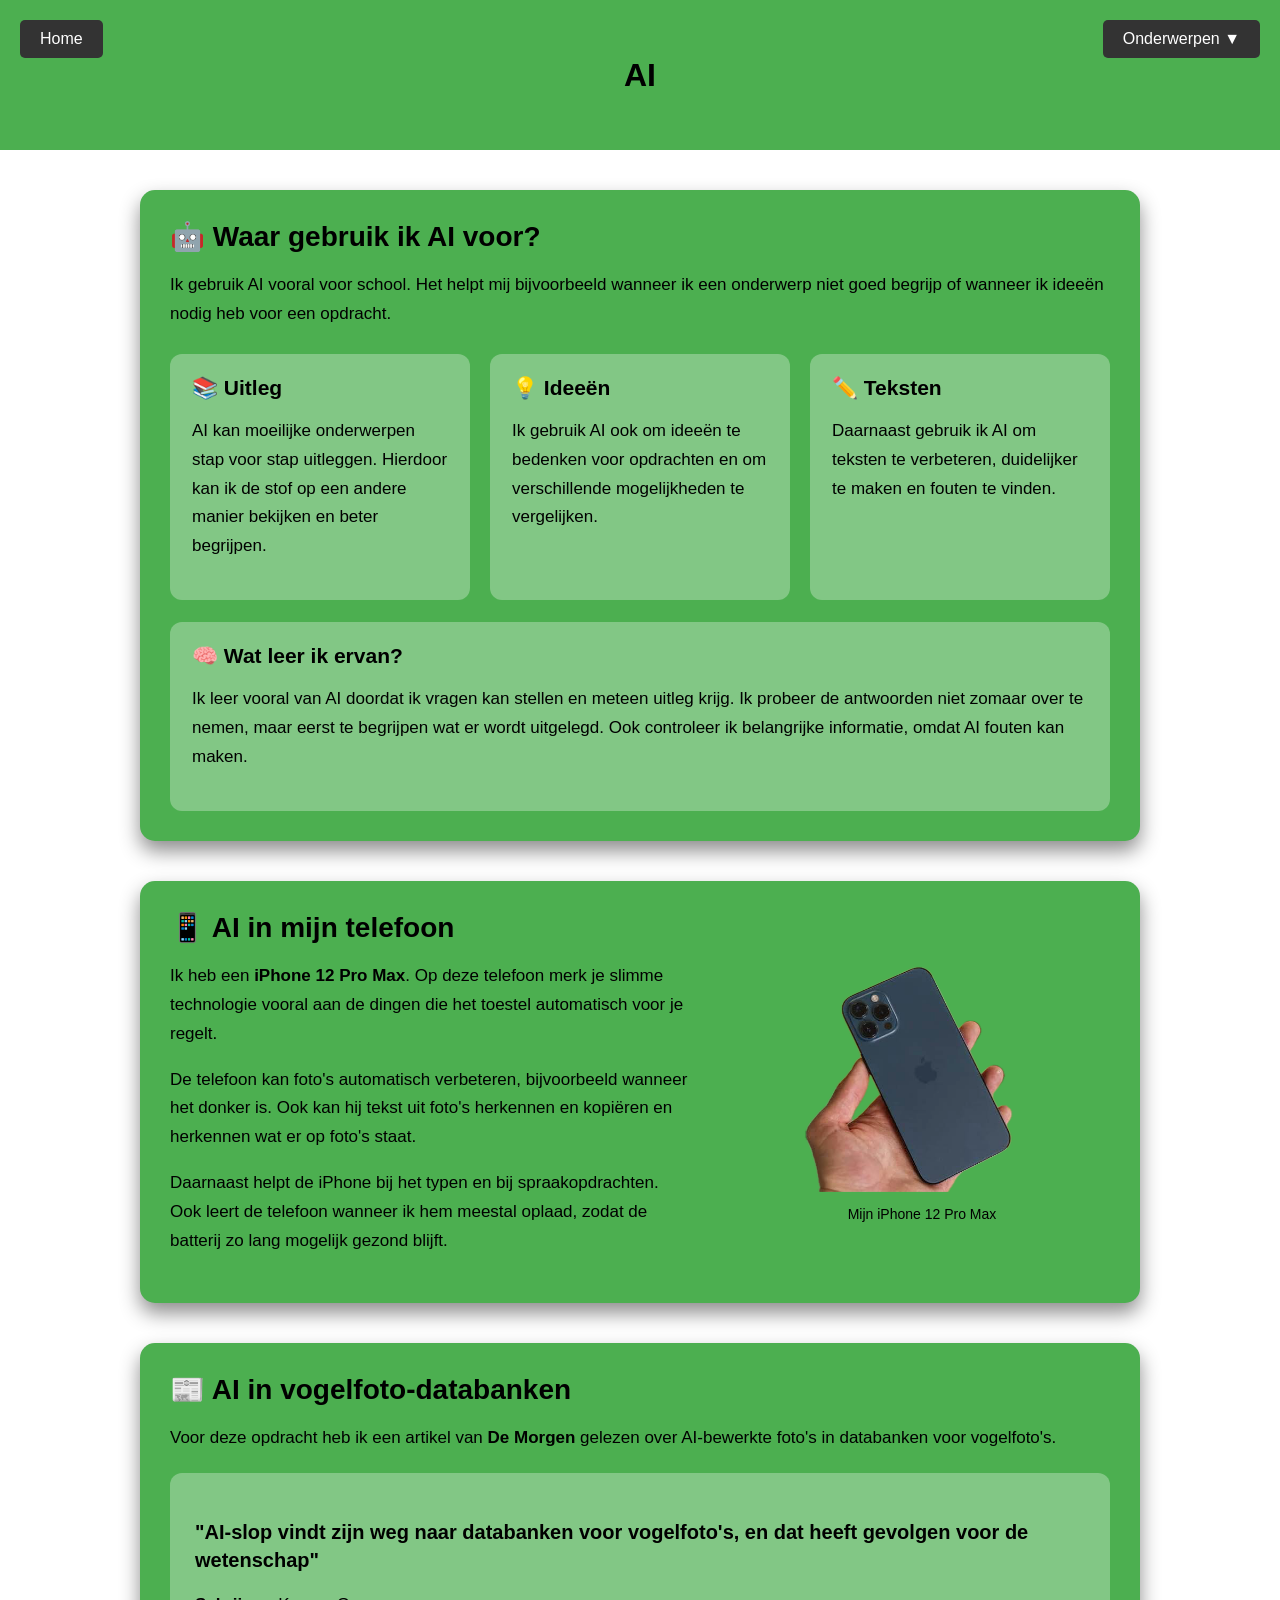
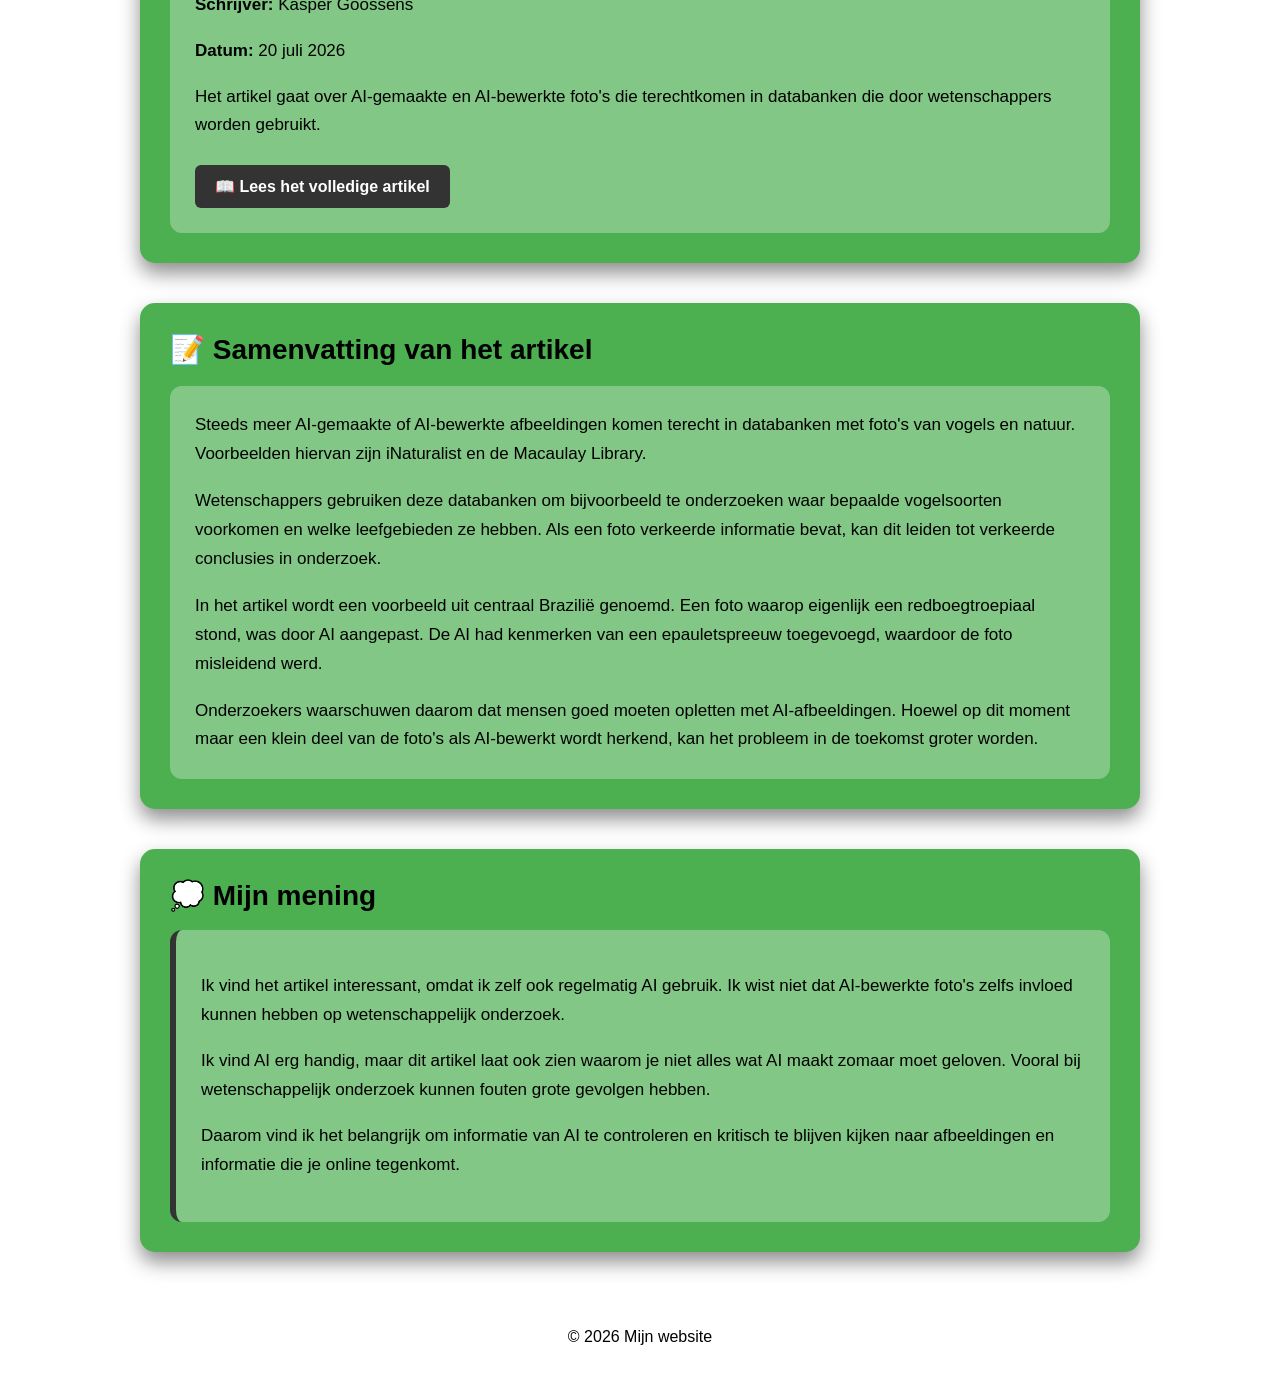
==== commit 4bd0eb1b: "aanpassing ai.html" ====
--- a/ai.html
+++ b/ai.html
@@ -137,7 +137,29 @@
 
 
         /* =========================
-           WITTE INFO KAARTEN
+           AI GEBRUIK
+        ========================= */
+
+        .ai-punten {
+            display: flex;
+            gap: 20px;
+            margin-top: 25px;
+        }
+
+        .ai-punt {
+            flex: 1;
+            background-color: rgba(255,255,255,0.3);
+            padding: 22px;
+            border-radius: 12px;
+        }
+
+        .ai-punt h3 {
+            margin-bottom: 10px;
+        }
+
+
+        /* =========================
+           EXTRA UITLEG
         ========================= */
 
         .info-kaart {
@@ -153,28 +175,6 @@
 
 
         /* =========================
-           AI GEBRUIK
-        ========================= */
-
-        .ai-punten {
-            display: flex;
-            gap: 20px;
-            margin-top: 25px;
-        }
-
-        .ai-punt {
-            flex: 1;
-            background-color: rgba(255,255,255,0.3);
-            padding: 22px;
-            border-radius: 12px;
-        }
-
-        .ai-punt h3 {
-            margin-bottom: 10px;
-        }
-
-
-        /* =========================
            FOTO BLOK
         ========================= */
 
@@ -211,19 +211,35 @@
 
         .artikel-info {
             background-color: rgba(255,255,255,0.3);
-            padding: 22px;
+            padding: 25px;
             border-radius: 12px;
             margin-top: 20px;
         }
 
         .artikel-titel {
-            font-size: 20px;
+            font-size: 20px !important;
             font-weight: bold;
-            line-height: 1.4;
+            line-height: 1.4 !important;
         }
 
         .artikel-info p {
-            margin-bottom: 8px;
+            margin-bottom: 10px;
+        }
+
+        .artikel-knop {
+            display: inline-block;
+            margin-top: 15px;
+            padding: 12px 20px;
+            background-color: #333;
+            color: white;
+            text-decoration: none;
+            border-radius: 6px;
+            font-size: 16px;
+            font-weight: bold;
+        }
+
+        .artikel-knop:hover {
+            background-color: #555;
         }
 
 
@@ -249,7 +265,7 @@
 
 
         /* =========================
-           MIJN MENING
+           MENING
         ========================= */
 
         .mening {
@@ -299,7 +315,9 @@
 <body>
 
 
-    <!-- HEADER -->
+    <!-- =========================
+         HEADER
+    ========================= -->
 
     <header class="header">
 
@@ -344,7 +362,9 @@
     </header>
 
 
-    <!-- WAAR GEBRUIK IK AI VOOR? -->
+    <!-- =========================
+         WAAR GEBRUIK IK AI VOOR?
+    ========================= -->
 
     <section class="ai-blok">
 
@@ -364,10 +384,12 @@
 
                 <p>
                     AI kan moeilijke onderwerpen stap voor stap uitleggen.
-                    Hierdoor kan ik de stof op een andere manier bekijken.
+                    Hierdoor kan ik de stof op een andere manier bekijken
+                    en beter begrijpen.
                 </p>
 
             </div>
+
 
             <div class="ai-punt">
 
@@ -380,18 +402,20 @@
 
             </div>
 
+
             <div class="ai-punt">
 
                 <h3>✏️ Teksten</h3>
 
                 <p>
-                    Daarnaast gebruik ik AI om teksten te verbeteren of
-                    duidelijker te maken.
+                    Daarnaast gebruik ik AI om teksten te verbeteren,
+                    duidelijker te maken en fouten te vinden.
                 </p>
 
             </div>
 
         </div>
+
 
         <div class="info-kaart">
 
@@ -410,7 +434,9 @@
     </section>
 
 
-    <!-- AI IN MIJN TELEFOON -->
+    <!-- =========================
+         AI IN MIJN TELEFOON
+    ========================= -->
 
     <section class="ai-blok foto-blok">
 
@@ -442,7 +468,7 @@
 
         <div class="foto">
 
-            <img src="wordt nog toegevoegd.jpg"
+            <img src="fotos/iphone 12 pro max Background Removed.png"
                  alt="Mijn iPhone 12 Pro Max">
 
             <div class="foto-bijschrift">
@@ -454,7 +480,9 @@
     </section>
 
 
-    <!-- ARTIKEL -->
+    <!-- =========================
+         ARTIKEL
+    ========================= -->
 
     <section class="ai-blok">
 
@@ -466,6 +494,7 @@
             in databanken voor vogelfoto's.
         </p>
 
+
         <div class="artikel-info">
 
             <p class="artikel-titel">
@@ -482,17 +511,30 @@
             </p>
 
             <p>
-                In het artikel wordt uitgelegd dat AI-gemaakte en
-                AI-bewerkte foto's steeds vaker terechtkomen in
-                databanken die door wetenschappers worden gebruikt.
-            </p>
+                Het artikel gaat over AI-gemaakte en AI-bewerkte foto's
+                die terechtkomen in databanken die door wetenschappers
+                worden gebruikt.
+            </p>
+
+            <!-- VERVANG DE LINK HIERONDER DOOR DE ECHTE LINK -->
+
+            <a
+                href="https://www.demorgen.be/snelnieuws/ai-slop-vindt-zijn-weg-naar-databanken-voor-vogelfoto-s-en-dat-heeft-gevolgen-voor-de-wetenschap~bd7ea776/?referrer=https%3A%2F%2Fgo.bsky.app%2F&referrer=https%3A%2F%2Fwww.felienne.nl%2F2026-36%2F&referrer=https%3A%2F%2Fclassroom.google.com%2F"
+                target="_blank"
+                class="artikel-knop">
+
+                📖 Lees het volledige artikel
+
+            </a>
 
         </div>
 
     </section>
 
 
-    <!-- SAMENVATTING -->
+    <!-- =========================
+         SAMENVATTING
+    ========================= -->
 
     <section class="ai-blok">
 
@@ -510,8 +552,8 @@
                 Wetenschappers gebruiken deze databanken om bijvoorbeeld
                 te onderzoeken waar bepaalde vogelsoorten voorkomen en
                 welke leefgebieden ze hebben. Als een foto verkeerde
-                informatie bevat, kan dit dus ook leiden tot verkeerde
-                conclusies in onderzoek.
+                informatie bevat, kan dit leiden tot verkeerde conclusies
+                in onderzoek.
             </p>
 
             <p>
@@ -523,7 +565,7 @@
 
             <p>
                 Onderzoekers waarschuwen daarom dat mensen goed moeten
-                opletten met AI-afbeeldingen. Hoewel er op dit moment maar
+                opletten met AI-afbeeldingen. Hoewel op dit moment maar
                 een klein deel van de foto's als AI-bewerkt wordt herkend,
                 kan het probleem in de toekomst groter worden.
             </p>
@@ -533,7 +575,9 @@
     </section>
 
 
-    <!-- MENING -->
+    <!-- =========================
+         MIJN MENING
+    ========================= -->
 
     <section class="ai-blok">
 
@@ -568,7 +612,9 @@
 
     <footer>
 
-        <p>© 2026 Mijn website</p>
+        <p>
+            © 2026 Mijn website
+        </p>
 
     </footer>
 
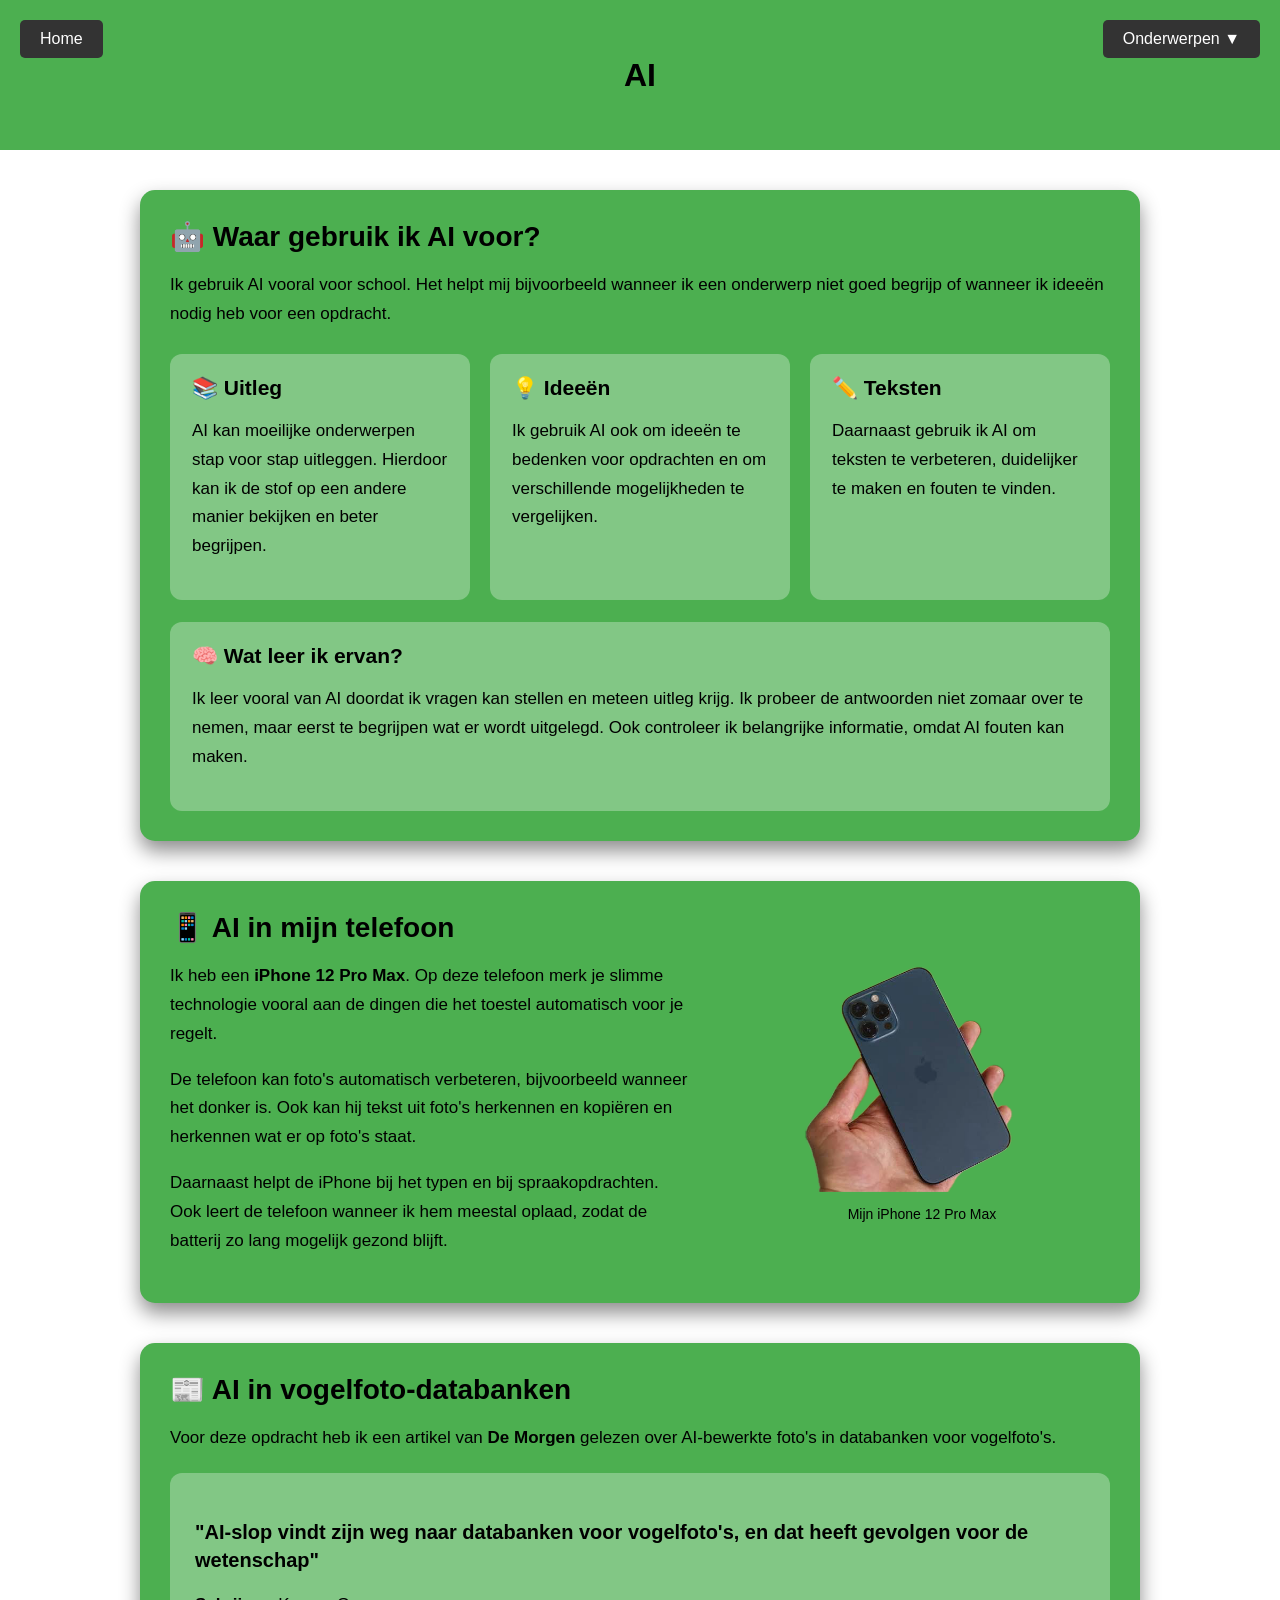
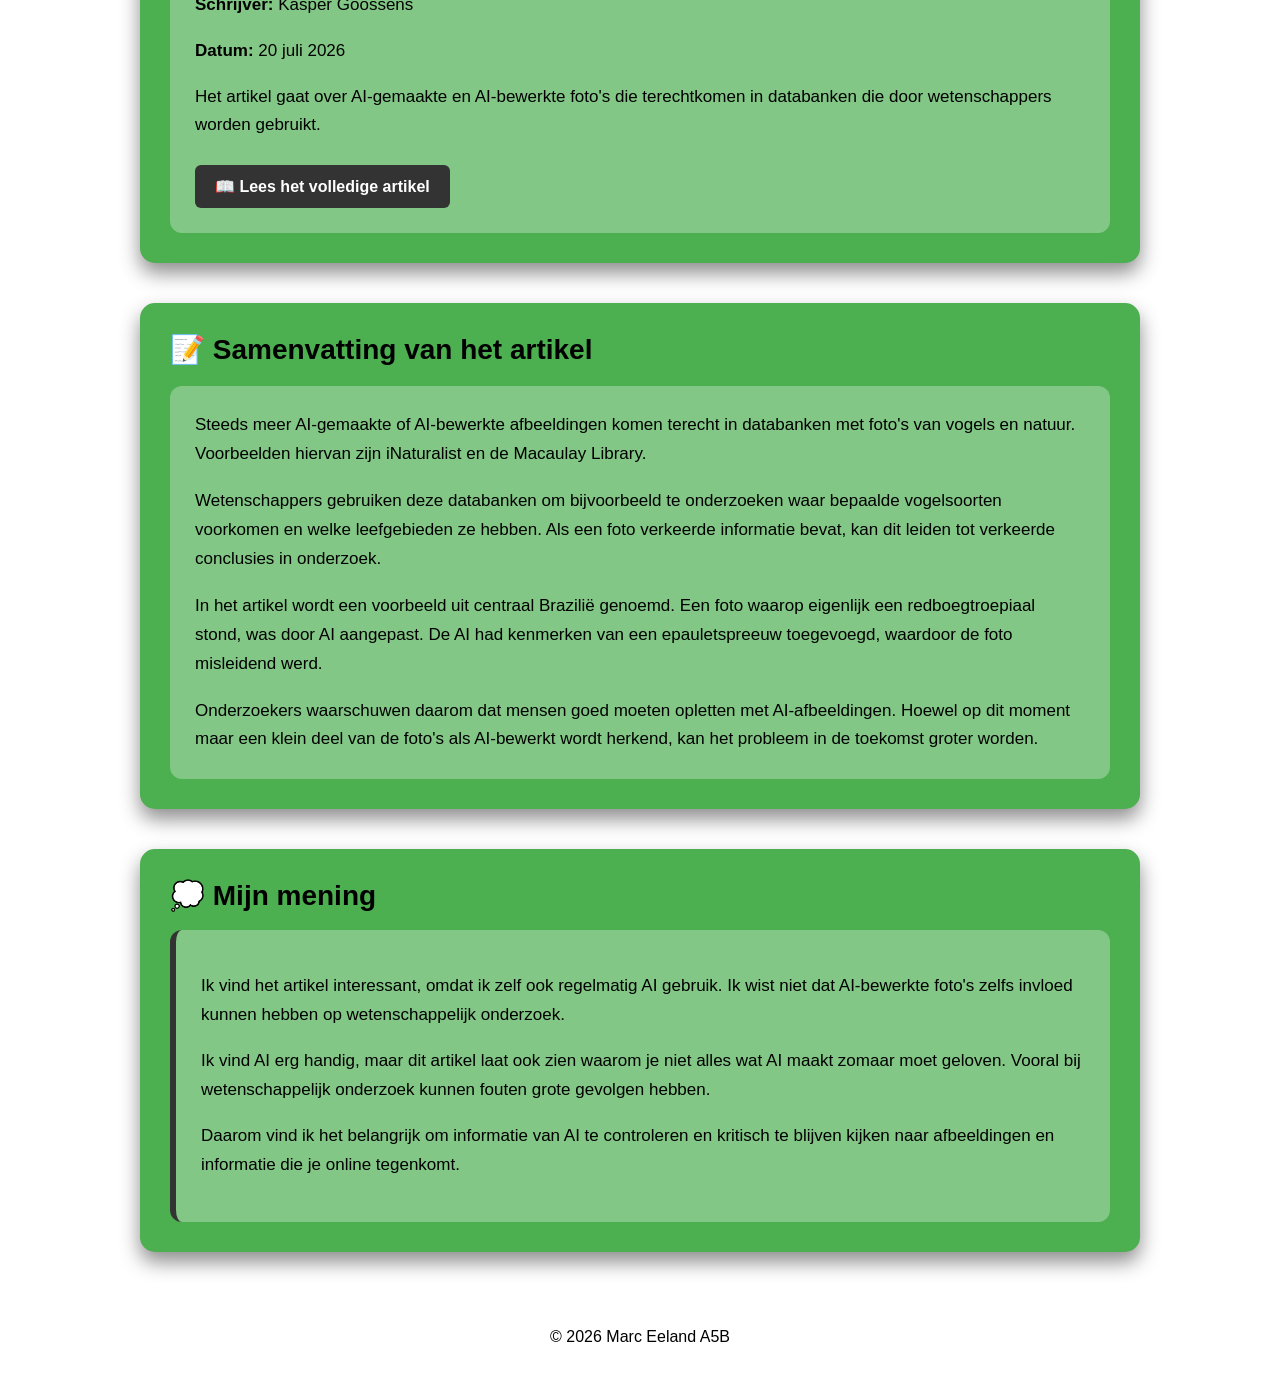
==== commit adfe724d: "footers toegevoegd" ====
--- a/ai.html
+++ b/ai.html
@@ -613,7 +613,7 @@
     <footer>
 
         <p>
-            © 2026 Mijn website
+            © 2026 Marc Eeland A5B
         </p>
 
     </footer>
